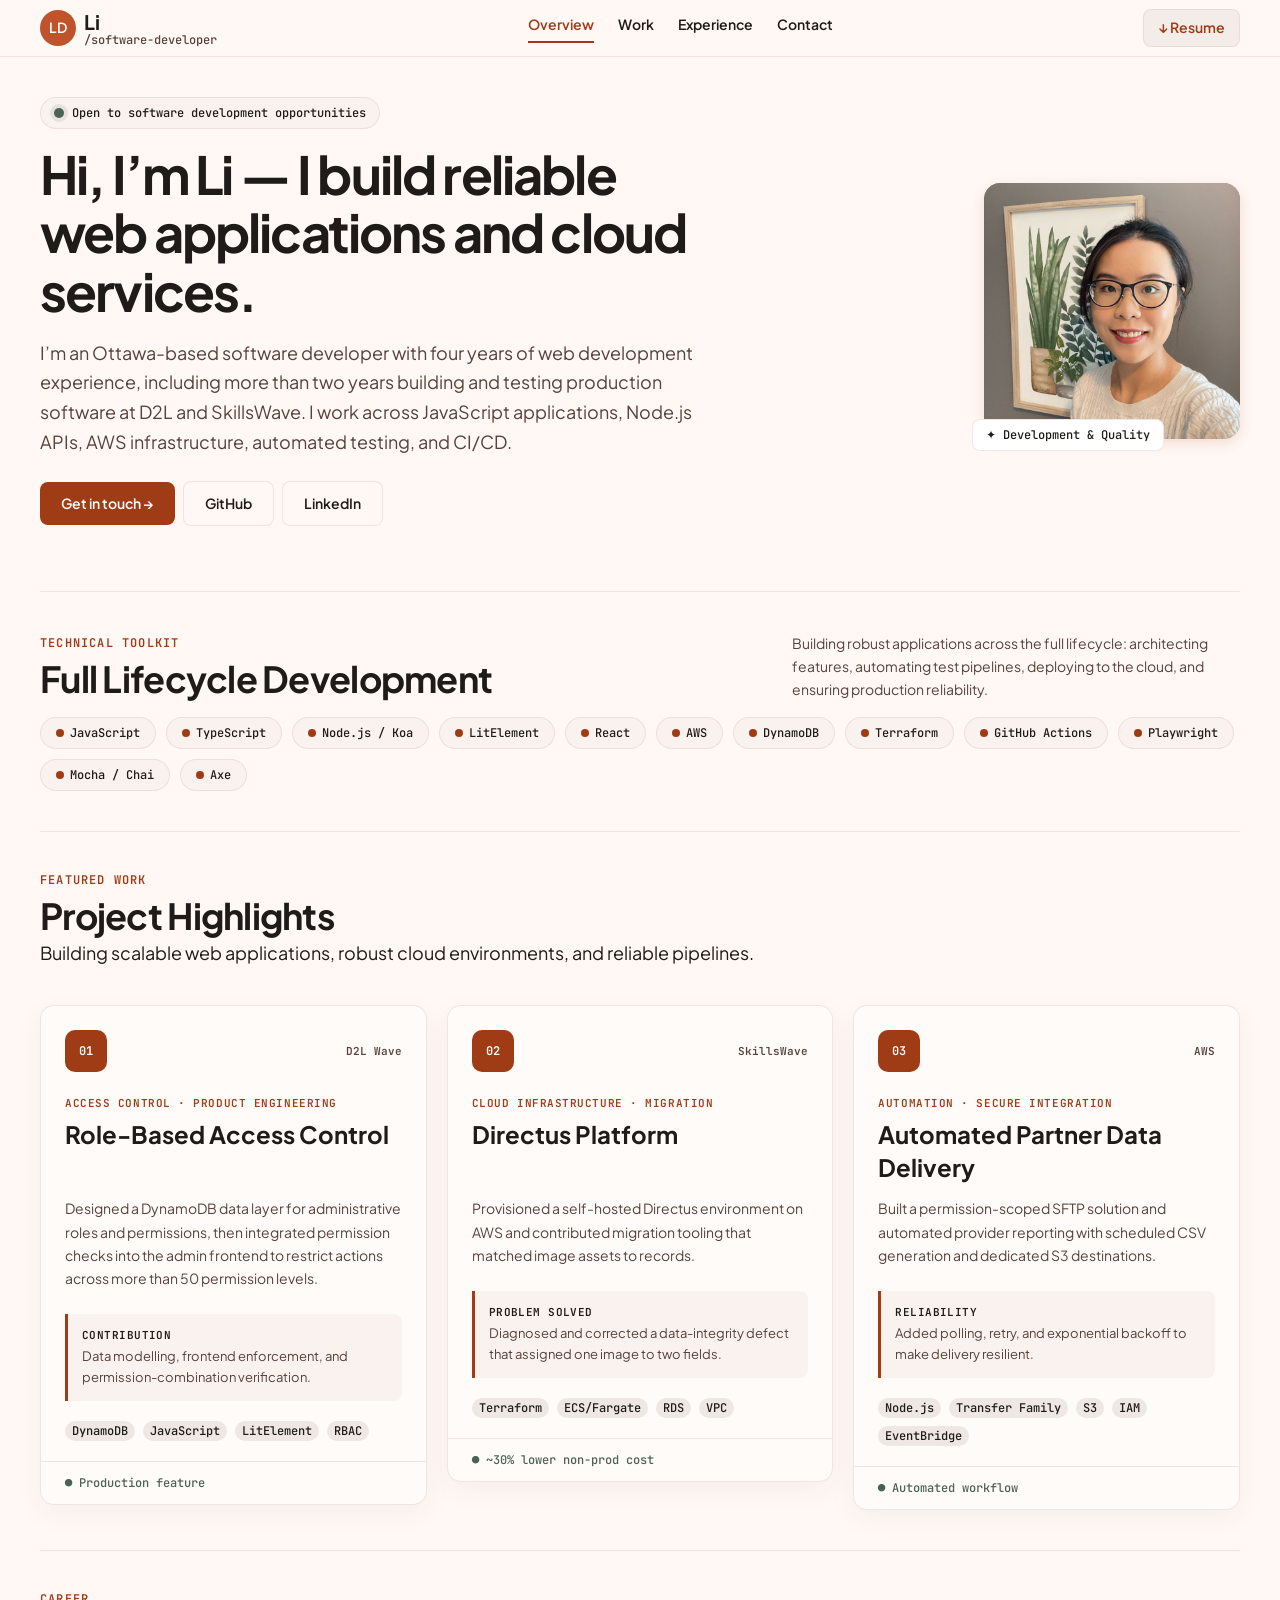
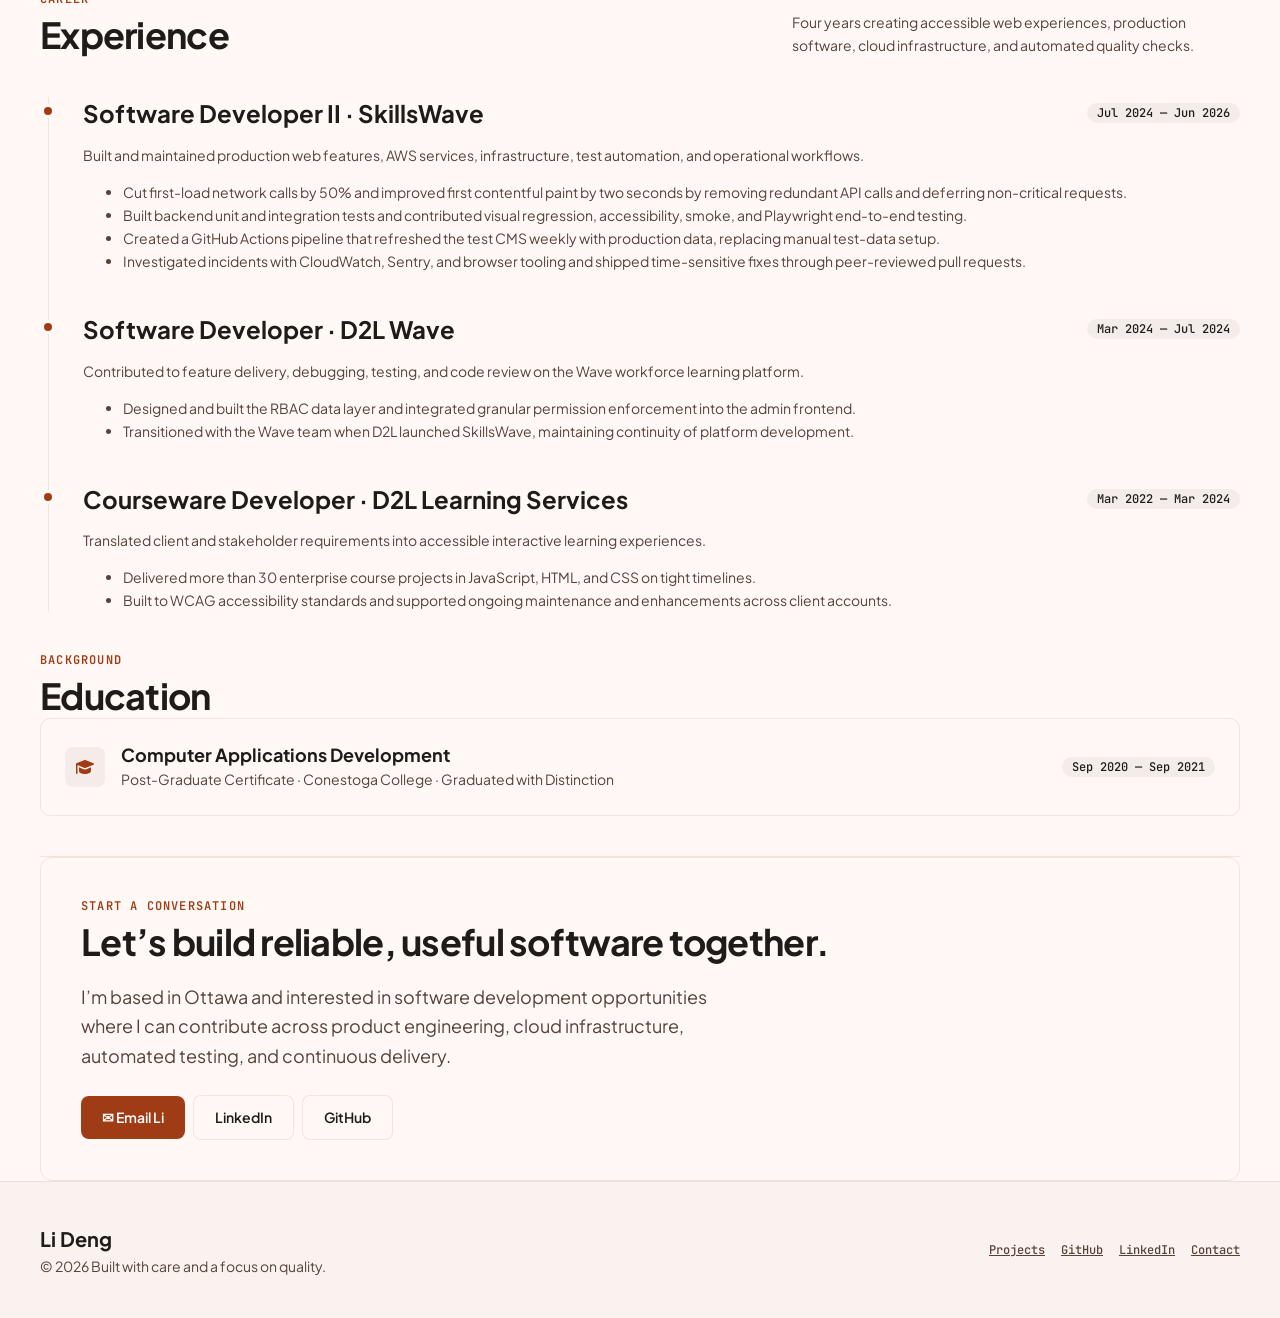
==== index.html @ 8f90eefa "personal website initial setup" ====
<!doctype html>
<html lang="en">

<head>
  <meta charset="utf-8">
  <meta name="viewport" content="width=device-width, initial-scale=1">
  <meta name="description"
    content="Li Deng — Ottawa software developer building reliable web applications, cloud services, and automated quality workflows.">
  <title>Li Deng — Software Developer</title>
  <link rel="preconnect" href="https://fonts.googleapis.com">
  <link rel="preconnect" href="https://fonts.gstatic.com" crossorigin>
  <link
    href="https://fonts.googleapis.com/css2?family=JetBrains+Mono:wght@500;600&family=Plus+Jakarta+Sans:wght@400;600;700&display=swap"
    rel="stylesheet">
  <link rel="stylesheet" href="styles.css">
  <link rel="stylesheet" href="project-cards.css">
</head>

<body>
  <header class="site-header"><a class="brand" href="#overview"><span
        class="avatar-mark">LD</span><span><b>Li</b><small>/software-developer</small></span></a><button class="menu"
      aria-expanded="false" aria-controls="primary-nav">Menu</button>
    <nav id="primary-nav" aria-label="Primary navigation">
      <a class="active" href="#overview">Overview</a><a href="#works">Work</a>
      <a href="#experience">Experience</a>
      <a href="#contact">Contact</a>
    </nav>
    <a class="resume-link" href="assets/resume.pdf" download>↓ Resume</a>
  </header>
  <main>
    <section class="hero section" id="overview">
      <div>
        <p class="availability"><span></span>Open to software development opportunities</p>
        <h1>Hi, I’m Li — I build reliable web applications and cloud services.</h1>
        <p class="lead">I’m an Ottawa-based software developer with four years of web development experience, including
          more than two years building and testing production software at D2L and SkillsWave. I work across JavaScript
          applications, Node.js APIs, AWS infrastructure, automated testing, and CI/CD.</p>
        <div class="actions"><a class="button primary" href="mailto:lideng928@gmail.com">Get in touch →</a><a
            class="button secondary" href="https://github.com/lideng928" target="_blank" rel="noreferrer">GitHub</a><a
            class="button secondary" href="https://linkedin.com/in/lideng928" target="_blank"
            rel="noreferrer">LinkedIn</a></div>
      </div>
      <div class="portrait-wrap">
        <div class="image-placeholder portrait-placeholder">
          <img class="portrait" src="assets/portrait-01.jpg" alt="Li Deng portrait">
        </div>
        <span class="craft">✦ Development &amp; Quality</span>
      </div>
    </section>
    <section class="stack section">
      <div class="section-head">
        <div>
          <p class="eyebrow">Technical toolkit</p>
          <h2>Full Lifecycle Development</h2>
        </div>
        <p>Building robust applications across the full lifecycle: architecting features, automating test pipelines,
          deploying to the cloud, and ensuring production reliability.</p>
      </div>
      <ul class="pills">
        <li>JavaScript</li>
        <li>TypeScript</li>
        <li>Node.js / Koa</li>
        <li>LitElement</li>
        <li>React</li>
        <li>AWS</li>
        <li>DynamoDB</li>
        <li>Terraform</li>
        <li>GitHub Actions</li>
        <li>Playwright</li>
        <li>Mocha / Chai</li>
        <li>Axe</li>
      </ul>
    </section>
    <section class="works section" id="works">
      <p class="eyebrow">Featured work</p>
      <h2>Project Highlights</h2>
      <p class="subhead">Building scalable web applications, robust cloud environments, and reliable pipelines.</p>
      <div class="project-grid">
        <article class="project-card">
          <div class="project-card-top"><span class="project-icon" aria-hidden="true">01</span><span class="company">D2L
              Wave</span></div>
          <p class="project-kicker">Access control · Product engineering</p>
          <h3>Role-Based Access Control</h3>
          <p>Designed a DynamoDB data layer for administrative roles and permissions, then integrated permission checks
            into the admin frontend to restrict actions across more than 50 permission levels.</p>
          <div class="project-impact"><b>Contribution</b><span>Data modelling, frontend enforcement, and
              permission-combination verification.</span></div>
          <div class="tags"><span>DynamoDB</span><span>JavaScript</span><span>LitElement</span><span>RBAC</span></div>
          <footer><span class="status">● Production feature</span></footer>
        </article>
        <article class="project-card">
          <div class="project-card-top"><span class="project-icon" aria-hidden="true">02</span><span
              class="company">SkillsWave</span></div>
          <p class="project-kicker">Cloud infrastructure · Migration</p>
          <h3>Directus Platform</h3>
          <p>Provisioned a self-hosted Directus environment on AWS and contributed migration tooling that matched image
            assets to records.</p>
          <div class="project-impact"><b>Problem solved</b><span>Diagnosed and corrected a data-integrity defect that
              assigned one image to two fields.</span></div>
          <div class="tags"><span>Terraform</span><span>ECS/Fargate</span><span>RDS</span><span>VPC</span></div>
          <footer><span class="status">● ~30% lower non-prod cost</span></footer>
        </article>
        <article class="project-card">
          <div class="project-card-top"><span class="project-icon" aria-hidden="true">03</span><span
              class="company">AWS</span></div>
          <p class="project-kicker">Automation · Secure integration</p>
          <h3>Automated Partner Data Delivery</h3>
          <p>Built a permission-scoped SFTP solution and automated provider reporting with scheduled CSV generation and
            dedicated S3 destinations.</p>
          <div class="project-impact"><b>Reliability</b><span>Added polling, retry, and exponential backoff to make
              delivery resilient.</span></div>
          <div class="tags"><span>Node.js</span><span>Transfer
              Family</span><span>S3</span><span>IAM</span><span>EventBridge</span></div>
          <footer><span class="status">● Automated workflow</span></footer>
        </article>
      </div>
    </section>
    <section class="experience section" id="experience">
      <div class="section-head">
        <div>
          <p class="eyebrow">Career</p>
          <h2>Experience</h2>
        </div>
        <p>Four years creating accessible web experiences, production software, cloud infrastructure, and automated
          quality checks.</p>
      </div>
      <div class="timeline">
        <article><span class="node"></span>
          <div class="role-head">
            <h3>Software Developer II · SkillsWave</h3><time>Jul 2024 — Jun 2026</time>
          </div>
          <p>Built and maintained production web features, AWS services, infrastructure, test automation, and
            operational workflows.</p>
          <ul>
            <li>Cut first-load network calls by 50% and improved first contentful paint by two seconds by removing
              redundant API calls and deferring non-critical requests.</li>
            <li>Built backend unit and integration tests and contributed visual regression, accessibility, smoke, and
              Playwright end-to-end testing.</li>
            <li>Created a GitHub Actions pipeline that refreshed the test CMS weekly with production data, replacing
              manual test-data setup.</li>
            <li>Investigated incidents with CloudWatch, Sentry, and browser tooling and shipped time-sensitive fixes
              through peer-reviewed pull requests.</li>
          </ul>
        </article>
        <article><span class="node"></span>
          <div class="role-head">
            <h3>Software Developer · D2L Wave</h3><time>Mar 2024 — Jul 2024</time>
          </div>
          <p>Contributed to feature delivery, debugging, testing, and code review on the Wave workforce learning
            platform.</p>
          <ul>
            <li>Designed and built the RBAC data layer and integrated granular permission enforcement into the admin
              frontend.</li>
            <li>Transitioned with the Wave team when D2L launched SkillsWave, maintaining continuity of platform
              development.</li>
          </ul>
        </article>
        <article><span class="node"></span>
          <div class="role-head">
            <h3>Courseware Developer · D2L Learning Services</h3><time>Mar 2022 — Mar 2024</time>
          </div>
          <p>Translated client and stakeholder requirements into accessible interactive learning experiences.</p>
          <ul>
            <li>Delivered more than 30 enterprise course projects in JavaScript, HTML, and CSS on tight timelines.</li>
            <li>Built to WCAG accessibility standards and supported ongoing maintenance and enhancements across client
              accounts.</li>
          </ul>
        </article>
      </div>
      <div class="section-head">
        <div>
          <p class="eyebrow">Background</p>
          <h2>Education</h2>
        </div>
      </div>
      <aside class="education"><span class="edu-icon"><img src="assets/graduation-cap-solid-full.svg" alt=""
            width="20"></span>
        <div>
          <h3>Computer Applications Development</h3>
          <p>Post-Graduate Certificate · Conestoga College · Graduated with Distinction</p>
        </div><span class="cert">Sep 2020 — Sep 2021</span>
      </aside>
    </section>
    <!-- <section class="testimonial section">
      <figure>
        <p class="eyebrow">How I work</p>
        <blockquote>“I combine hands-on development with strong testing habits—building maintainable features, reviewing
          code carefully, automating repeatable workflows, and investigating production issues through to resolution.”
        </blockquote>
        <figcaption><span>LD</span>
          <div><b>Developer with a quality mindset</b><small>Full SDLC · Cross-functional collaboration · Technical
              documentation</small></div>
        </figcaption>
      </figure>
    </section> -->
    <section class="contact section" id="contact">
      <div>
        <p class="eyebrow">Start a conversation</p>
        <h2>Let’s build reliable, useful software together.</h2>
        <p class="lead">I’m based in Ottawa and interested in software development opportunities where I can contribute
          across product engineering, cloud infrastructure, automated testing, and continuous delivery.</p>
        <div class="actions"><a class="button primary" href="mailto:lideng928@gmail.com">✉ Email Li</a><a
            class="button secondary" href="https://linkedin.com/in/lideng928" target="_blank"
            rel="noreferrer">LinkedIn</a><a class="button secondary" href="https://github.com/lideng928" target="_blank"
            rel="noreferrer">GitHub</a></div>
      </div>
    </section>
  </main>
  <footer class="site-footer">
    <div><b>Li Deng</b>
      <p>© <span id="year">2026</span> Built with care and a focus on quality.</p>
    </div>
    <nav><a href="#works">Projects</a><a href="https://github.com/lideng928">GitHub</a><a
        href="https://linkedin.com/in/lideng928">LinkedIn</a><a href="#contact">Contact</a></nav>
  </footer>
  <script src="script.js"></script>
</body>

</html>
---- styles.css ----
:root {
  --paper: #fff8f5;
  --paper2: #faf2ee;
  --ink: #1e1b19;
  --muted: #57423b;
  --line: rgba(222, 192, 183, 0.38);
  --rust: #9f3c16;
  --rust2: #bf542c;
  --green: #4a6155;
  --mono: 'JetBrains Mono', monospace;
  --sans: 'Plus Jakarta Sans', sans-serif;
}

:root {
  --paper: #fff8f5;
  --paper-secondary: #faf2ee;
  --ink: #1e1b19;
  --muted: #57423b;
  --rust: #9f3c16;
  --green: #4a6155;
  --line: rgba(222, 192, 183, 0.38);
  --mono: 'JetBrains Mono', monospace;
  --sans: 'Plus Jakarta Sans', sans-serif;
}

.projects {
  max-width: 1200px;
  margin: 0 auto;
  padding: 40px 40px;
  font-family: var(--sans);
  color: var(--ink);
  background: var(--paper);
}

.section-label {
  margin: 0 0 6px;
  color: var(--rust);
  font: 600 12px var(--mono);
  letter-spacing: 0.1em;
  text-transform: uppercase;
}

.projects h2 {
  margin: 0;
  font-size: 36px;
  line-height: 1.2;
  letter-spacing: -0.02em;
}

.section-description {
  margin: 8px 0 0;
  color: var(--muted);
  font-size: 18px;
}

.project-grid {
  display: grid;
  place-items: center;
  grid-template-columns: repeat(3, minmax(0, 1fr));
  gap: 20px;
  margin-top: 38px;
}

.project-card {
  display: flex;
  flex-direction: column;
  min-height: 460px;
  padding: 24px;
  overflow: hidden;
  border: 1px solid var(--line);
  border-radius: 14px;
  background: rgba(255, 255, 255, 0.42);
  box-shadow: 0 8px 28px rgba(87, 66, 59, 0.05);
  transition:
    transform 0.2s ease,
    box-shadow 0.2s ease,
    border-color 0.2s ease;
}

.project-card:hover {
  transform: translateY(-4px);
  border-color: rgba(159, 60, 22, 0.3);
  box-shadow: 0 14px 34px rgba(87, 66, 59, 0.1);
}

.project-card-top {
  display: flex;
  align-items: center;
  justify-content: space-between;
  margin-bottom: 24px;
}

.project-number {
  display: grid;
  width: 42px;
  height: 42px;
  place-items: center;
  border-radius: 10px;
  background: var(--rust);
  color: white;
  font: 600 12px var(--mono);
}

.project-company {
  color: var(--muted);
  font: 600 11px var(--mono);
}

.project-category {
  margin: 0 0 8px;
  color: var(--rust);
  font: 600 11px var(--mono);
  letter-spacing: 0.05em;
  text-transform: uppercase;
}

.project-card h3 {
  min-height: 65px;
  margin: 0;
  font-size: 24px;
  line-height: 1.35;
}

.project-description {
  color: var(--muted);
  line-height: 1.65;
}

.project-impact {
  display: flex;
  flex-direction: column;
  gap: 4px;
  margin: 10px 0 20px;
  padding: 14px;
  border-left: 3px solid var(--rust);
  border-radius: 0 8px 8px 0;
  background: var(--paper-secondary);
  color: var(--muted);
  font-size: 13px;
  line-height: 1.6;
}

.project-impact strong {
  color: var(--ink);
  font: 600 11px var(--mono);
  letter-spacing: 0.04em;
  text-transform: uppercase;
}

.project-tags {
  display: flex;
  flex-wrap: wrap;
  gap: 8px;
  margin-top: auto;
}

.project-tags span {
  padding: 2px 7px;
  border-radius: 999px;
  background: #eee7e3;
  font: 500 12px var(--mono);
}

.project-footer {
  display: flex;
  align-items: center;
  margin: 20px -24px -24px;
  padding: 13px 24px;
  border-top: 1px solid var(--line);
}

.project-status {
  color: var(--green);
  font: 500 12px var(--mono);
}

/* Tablet */
@media (max-width: 980px) {
  .project-grid {
    grid-template-columns: repeat(2, minmax(0, 1fr));
  }

  .project-card:last-child {
    grid-column: 1 / -1;
    min-height: 400px;
  }
}

/* Mobile */
@media (max-width: 680px) {
  .projects {
    padding: 48px 20px;
  }

  .project-grid {
    grid-template-columns: 1fr;
  }

  .project-card,
  .project-card:last-child {
    grid-column: auto;
    min-height: 0;
  }

  .project-card h3 {
    min-height: 0;
  }
}

@media (prefers-reduced-motion: reduce) {
  .project-card {
    transition: none;
  }

  .project-card:hover {
    transform: none;
  }
}

* {
  box-sizing: border-box;
}
html {
  scroll-behavior: smooth;
}
body {
  margin: 0;
  background: var(--paper);
  color: var(--ink);
  font: 14px/1.65 var(--sans);
}
a {
  color: inherit;
}
.site-header,
.site-footer,
main {
  max-width: 1280px;
  margin: auto;
}
.site-header {
  height: 57px;
  padding: 8px 40px;
  display: flex;
  align-items: center;
  justify-content: space-between;
  position: sticky;
  top: 0;
  z-index: 10;
  background: rgba(255, 248, 245, 0.88);
  backdrop-filter: blur(8px);
  border-bottom: 1px solid var(--line);
}
.brand {
  display: flex;
  gap: 8px;
  align-items: center;
  text-decoration: none;
}
.brand > span:last-child {
  display: flex;
  flex-direction: column;
}
.brand b {
  font-size: 20px;
  line-height: 24px;
}
.brand small {
  font: 500 12px/12px var(--mono);
  color: var(--muted);
}
.avatar-mark {
  width: 36px;
  height: 36px;
  border-radius: 50%;
  background: var(--rust2);
  color: #fff;
  display: grid;
  place-items: center;
  font-weight: 600;
}
.site-header nav {
  display: flex;
  gap: 24px;
}
.site-header nav a {
  text-decoration: none;
  font-weight: 600;
  padding-bottom: 4px;
}
.site-header nav a.active {
  color: var(--rust);
  border-bottom: 2px solid;
}
.resume-link,
.menu {
  padding: 6px 14px;
  border-radius: 8px;
  border: 1px solid var(--line);
  background: rgba(238, 231, 227, 0.7);
  color: var(--rust);
  font-weight: 600;
  text-decoration: none;
}
.menu {
  display: none;
}
.section {
  margin: 0 40px;
  border-bottom: 1px solid var(--line);
}
.hero {
  padding: 40px 0 65px;
  display: grid;
  align-items: center;
  grid-template-columns: 1.4fr 1fr;
  gap: 40px;
  min-height: 520px;
}
.availability,
.pills li {
  font: 500 12px var(--mono);
  border: 1px solid var(--line);
  background: var(--paper2);
  border-radius: 999px;
}
.availability {
  display: inline-flex;
  align-items: center;
  gap: 8px;
  padding: 7px 13px;
  margin: 0;
}
.availability span {
  width: 10px;
  height: 10px;
  border-radius: 50%;
  background: var(--green);
  box-shadow: 0 0 0 4px rgba(74, 97, 85, 0.12);
}
h1 {
  font-size: clamp(42px, 4.1vw, 58px);
  line-height: 1.11;
  letter-spacing: -0.035em;
  margin: 16px 0;
}
h2 {
  font-size: 36px;
  line-height: 1.22;
  letter-spacing: -0.02em;
  margin: 0;
}
h3 {
  margin: 0;
  font-size: 24px;
  line-height: 1.35;
}
.lead {
  font-size: 18px;
  line-height: 1.65;
  color: var(--muted);
  max-width: 680px;
}
.actions {
  display: flex;
  gap: 8px;
  align-items: center;
  flex-wrap: wrap;
  margin-top: 24px;
}
.button {
  display: inline-flex;
  align-items: center;
  gap: 8px;
  padding: 10px 21px;
  border-radius: 8px;
  text-decoration: none;
  font-weight: 600;
}
.primary {
  background: var(--rust);
  color: #fff;
}
.secondary {
  border: 1px solid var(--line);
  background: var(--paper);
}
.count,
.tags span {
  font: 500 12px var(--mono);
  background: #eee7e3;
  border-radius: 999px;
  padding: 2px 7px;
}
.portrait-wrap {
  justify-self: end;
  position: relative;
  width: 256px;
  height: 256px;
}
.image-placeholder {
  display: flex;
  flex-direction: column;
  align-items: center;
  justify-content: center;
  color: #7a5f55;
  background: repeating-linear-gradient(
    135deg,
    #f4ece9,
    #f4ece9 10px,
    #faf2ee 10px,
    #faf2ee 20px
  );
  border: 1px dashed #c59c8d;
  text-align: center;
  font: 600 13px var(--mono);
}
.image-placeholder small {
  font-weight: 500;
  opacity: 0.7;
}
.portrait-placeholder {
  width: 256px;
  height: 256px;
  border-radius: 16px;
  box-shadow: 0 4px 14px rgba(159, 60, 22, 0.15);
}

.portrait {
  width: 256px;
  height: 256px;
  object-fit: cover;
  object-position: 42% 42%;
  border-radius: 16px;
}

.craft {
  position: absolute;
  left: -12px;
  bottom: -12px;
  padding: 7px 13px;
  border: 1px solid var(--line);
  border-radius: 8px;
  background: #fff;
  font: 500 12px var(--mono);
}
.stack {
  padding: 40px 0;
}
.section-head {
  display: flex;
  justify-content: space-between;
  gap: 60px;
  align-items: end;
}
.section-head > p {
  max-width: 448px;
  color: var(--muted);
  margin: 0;
}
.eyebrow {
  margin: 0 0 6px;
  color: var(--rust);
  font: 600 12px var(--mono);
  letter-spacing: 0.1em;
  text-transform: uppercase;
}
.pills {
  display: flex;
  gap: 10px;
  flex-wrap: wrap;
  padding: 0;
  margin: 16px 0 0;
  list-style: none;
}
.pills li {
  padding: 7px 15px;
}
.pills li:before {
  content: '';
  display: inline-block;
  width: 8px;
  height: 8px;
  background: var(--rust);
  border-radius: 50%;
  margin-right: 6px;
}
.works {
  padding: 40px 0;
}
.subhead {
  font-size: 18px;
  margin-top: 0;
}
.project-grid {
  display: grid;
  grid-template-columns: 2fr 1fr;
  align-items: start;
  gap: 24px;
  margin-top: 38px;
}
.project {
  border: 1px solid var(--line);
  border-radius: 10px;
  overflow: hidden;
  background: rgba(255, 255, 255, 0.3);
}
.project-copy {
  padding: 24px;
}
.project-meta,
.role-head {
  display: flex;
  justify-content: space-between;
  gap: 12px;
  align-items: center;
}
.project-meta {
  color: var(--rust);
  font: 600 11px var(--mono);
  text-transform: uppercase;
}
.project p {
  color: var(--muted);
}
.project-image {
  margin: 0 24px;
  width: calc(100% - 48px);
  height: 224px;
}
.project-image.small {
  height: 162px;
}
.tags {
  display: flex;
  gap: 8px;
  flex-wrap: wrap;
}
.project footer {
  min-height: 45px;
  border-top: 1px solid var(--line);
  display: flex;
  gap: 18px;
  align-items: center;
  padding: 10px 24px;
}
.project footer a,
.text-link {
  color: var(--rust);
  font-weight: 600;
  text-decoration: none;
}
.status {
  margin-left: auto;
  font: 500 12px var(--mono);
  color: var(--green);
}
.querycraft {
  grid-column: 1/-1;
  display: grid;
  place-items: center;
  grid-template-columns: 1.15fr 0.85fr;
}
.querycraft pre {
  margin: 0;
  background: #2f2b29;
  color: #f6efec;
  padding: 38px;
  font: 500 13px/1.65 var(--mono);
  display: flex;
  align-items: center;
}
.querycraft code span {
  color: #fcba5f;
}
.experience {
  padding: 40px 0;
}
.timeline {
  border-left: 1px solid var(--line);
  margin: 40px 0 40px 8px;
  padding-left: 34px;
}
.timeline article {
  position: relative;
  margin-bottom: 40px;
}
.node {
  position: absolute;
  width: 14px;
  height: 14px;
  left: -42px;
  top: 7px;
  border-radius: 50%;
  background: var(--rust);
  border: 3px solid var(--paper);
}
.role-head time,
.cert {
  font: 500 12px var(--mono);
  padding: 2px 10px;
  background: #f4ece9;
  border-radius: 999px;
}
.timeline p,
.timeline li {
  color: var(--muted);
}
.education {
  display: flex;
  align-items: center;
  gap: 16px;
  border: 1px solid var(--line);
  border-radius: 10px;
  padding: 24px;
}
.education h3 {
  font-size: 18px;
}
.education p {
  margin: 0;
  color: var(--muted);
}
.edu-icon {
  width: 40px;
  height: 40px;
  display: grid;
  place-items: center;
  border-radius: 8px;
  background: #f4ece9;
  color: var(--rust);
}
.cert {
  margin-left: auto;
}
.testimonial {
  padding: 40px 0;
  display: grid;
  justify-content: center;
}
.testimonial figure {
  margin: 0;
  padding: 40px;
  border: 5px solid var(--line);
  border-radius: 12px;
  background: var(--paper2);
}
.stars {
  color: #b76718;
  letter-spacing: 4px;
}
.testimonial blockquote {
  margin: 16px 0;
  font-size: 24px;
  font-style: italic;
  line-height: 1.62;
  max-width: 820px;
}
.testimonial figcaption {
  display: flex;
  gap: 10px;
  align-items: center;
}
.testimonial figcaption > span {
  width: 44px;
  height: 44px;
  border-radius: 50%;
  display: grid;
  place-items: center;
  background: #e4d1ca;
  font-weight: 700;
}
.testimonial figcaption div {
  display: flex;
  flex-direction: column;
}
.testimonial figcaption small {
  color: var(--muted);
}
.contact {
  /* margin-top: 40px; */
  /* margin-bottom: 40px; */
  padding: 40px;
  /* display: grid;
  grid-template-columns: 2fr 1fr;
  gap: 40px; */
  border: 1px solid var(--line);
  border-radius: 12px;
}
.colophon {
  align-self: center;
  border: 1px solid var(--line);
  border-radius: 12px;
  padding: 16px;
  font: 500 12px var(--mono);
}
.colophon header {
  display: flex;
  justify-content: space-between;
  border-bottom: 1px solid var(--line);
  padding-bottom: 8px;
}
.colophon header span {
  color: var(--green);
}
/* .blob-container {
  position: relative;
  width: 300px;
  height: 300px;
}

.blob {
  position: absolute;
  opacity: 0.85;
  filter: blur(3px); /* Optional: Softens edges for a subtle background glow 
  transition: all 0.5s ease;
}

.blob-primary {
  width: 200px;
  height: 200px;
  background-color: #9f3c16;
  top: 40px;
  left: 0;
  border-radius: 42% 58% 70% 30% / 45% 45% 55% 55%;
}

.blob-secondary {
  width: 150px;
  height: 150px;
  background-color: #bf542c;
  bottom: 10px;
  right: 10px;
  border-radius: 70% 30% 52% 48% / 60% 40% 60% 40%;
} */

.site-footer {
  padding: 40px;
  background: var(--paper2);
  border-top: 1px solid var(--line);
  display: flex;
  align-items: center;
  justify-content: space-between;
}
.site-footer b {
  font-size: 20px;
}
.site-footer p {
  margin: 0;
  color: var(--muted);
}
.site-footer nav {
  display: flex;
  gap: 16px;
}
.site-footer a {
  font: 500 12px var(--mono);
  color: var(--muted);
}
@media (max-width: 820px) {
  .site-header {
    padding: 8px 20px;
  }
  .site-header nav {
    display: none;
    position: absolute;
    top: 57px;
    left: 0;
    right: 0;
    padding: 20px;
    background: var(--paper);
    border-bottom: 1px solid var(--line);
    flex-direction: column;
  }
  .site-header nav.open {
    display: flex;
  }
  .menu {
    display: block;
  }
  .resume-link {
    display: none;
  }
  .section {
    margin: 0 20px;
  }
  .hero {
    grid-template-columns: 1fr;
    padding-top: 40px;
  }
  .portrait-wrap {
    justify-self: start;
  }
  .section-head {
    align-items: start;
    flex-direction: column;
    gap: 12px;
  }
  .project-grid {
    grid-template-columns: 1fr;
  }
  .querycraft {
    grid-column: auto;
    grid-template-columns: 1fr;
  }
  .contact {
    margin: 40px 20px;
    padding: 30px;
    grid-template-columns: 1fr;
  }
  .site-footer {
    align-items: flex-start;
    gap: 24px;
    flex-direction: column;
  }
  .role-head {
    align-items: flex-start;
    flex-direction: column;
  }
  .cert {
    margin: 12px 0 0;
  }
  .education {
    align-items: flex-start;
    flex-wrap: wrap;
  }
}
@media (max-width: 520px) {
  h1 {
    font-size: 38px;
  }
  .portrait-wrap,
  .portrait-placeholder {
    width: 220px;
    height: 220px;
  }
  .testimonial figure {
    padding: 24px;
  }
  .testimonial blockquote {
    font-size: 19px;
  }
  .project footer {
    flex-wrap: wrap;
  }
  .status {
    margin-left: 0;
  }
  .site-footer nav {
    flex-wrap: wrap;
  }
}
@media (prefers-reduced-motion: reduce) {
  html {
    scroll-behavior: auto;
  }
}
---- project-cards.css ----
/* Text-first project highlights: no work-product images required. */
.project-grid {
  grid-template-columns: repeat(3, minmax(0, 1fr));
  gap: 20px;
}

.project-card {
  display: flex;
  flex-direction: column;
  min-height: 460px;
  padding: 24px;
  border: 1px solid var(--line);
  border-radius: 14px;
  background: rgba(255, 255, 255, 0.42);
  box-shadow: 0 8px 28px rgba(87, 66, 59, 0.05);
  transition: transform 0.2s ease, box-shadow 0.2s ease, border-color 0.2s ease;
}

.project-card:hover {
  transform: translateY(-4px);
  border-color: rgba(159, 60, 22, 0.3);
  box-shadow: 0 14px 34px rgba(87, 66, 59, 0.1);
}

.project-card-top {
  display: flex;
  justify-content: space-between;
  align-items: center;
  margin-bottom: 24px;
}

.project-icon {
  width: 42px;
  height: 42px;
  display: grid;
  place-items: center;
  border-radius: 10px;
  background: var(--rust);
  color: #fff;
  font: 600 12px var(--mono);
}

.company {
  color: var(--muted);
  font: 600 11px var(--mono);
}

.project-kicker {
  margin: 0 0 8px;
  color: var(--rust) !important;
  font: 600 11px var(--mono);
  letter-spacing: 0.05em;
  text-transform: uppercase;
}

.project-card h3 { min-height: 65px; }
.project-card > p { color: var(--muted); }

.project-impact {
  display: flex;
  flex-direction: column;
  gap: 4px;
  margin: 10px 0 20px;
  padding: 14px;
  border-left: 3px solid var(--rust);
  border-radius: 0 8px 8px 0;
  background: var(--paper2);
  color: var(--muted);
  font-size: 13px;
}

.project-impact b {
  color: var(--ink);
  font: 600 11px var(--mono);
  letter-spacing: 0.04em;
  text-transform: uppercase;
}

.project-card .tags { margin-top: auto; }

.project-card footer {
  margin: 20px -24px -24px;
  padding: 13px 24px;
  border-top: 1px solid var(--line);
  display: flex;
  align-items: center;
}

.project-card .status { margin-left: 0; }

@media (max-width: 980px) {
  .project-grid { grid-template-columns: 1fr 1fr; }
  .project-card:last-child { grid-column: 1 / -1; min-height: 400px; }
}

@media (max-width: 680px) {
  .project-grid { grid-template-columns: 1fr; }
  .project-card,
  .project-card:last-child { grid-column: auto; min-height: 0; }
  .project-card h3 { min-height: 0; }
}

@media (prefers-reduced-motion: reduce) {
  .project-card { transition: none; }
  .project-card:hover { transform: none; }
}
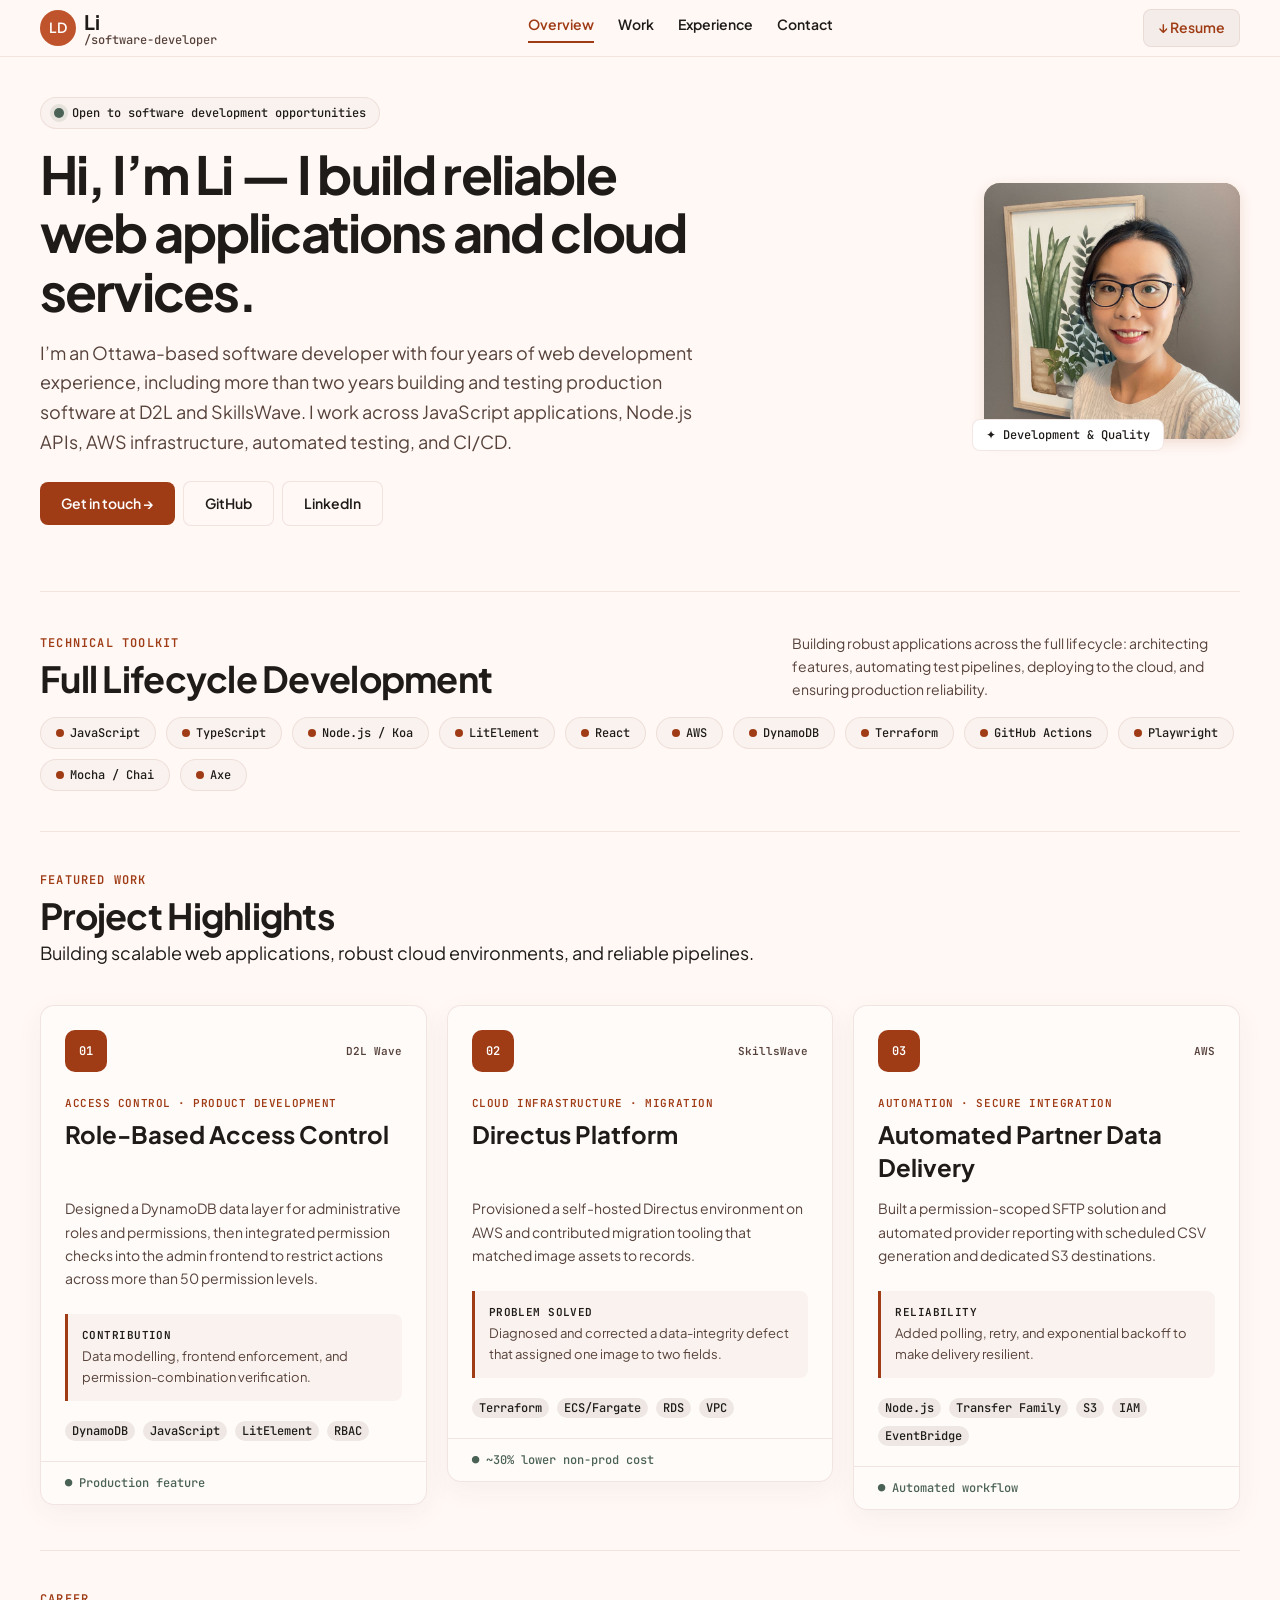
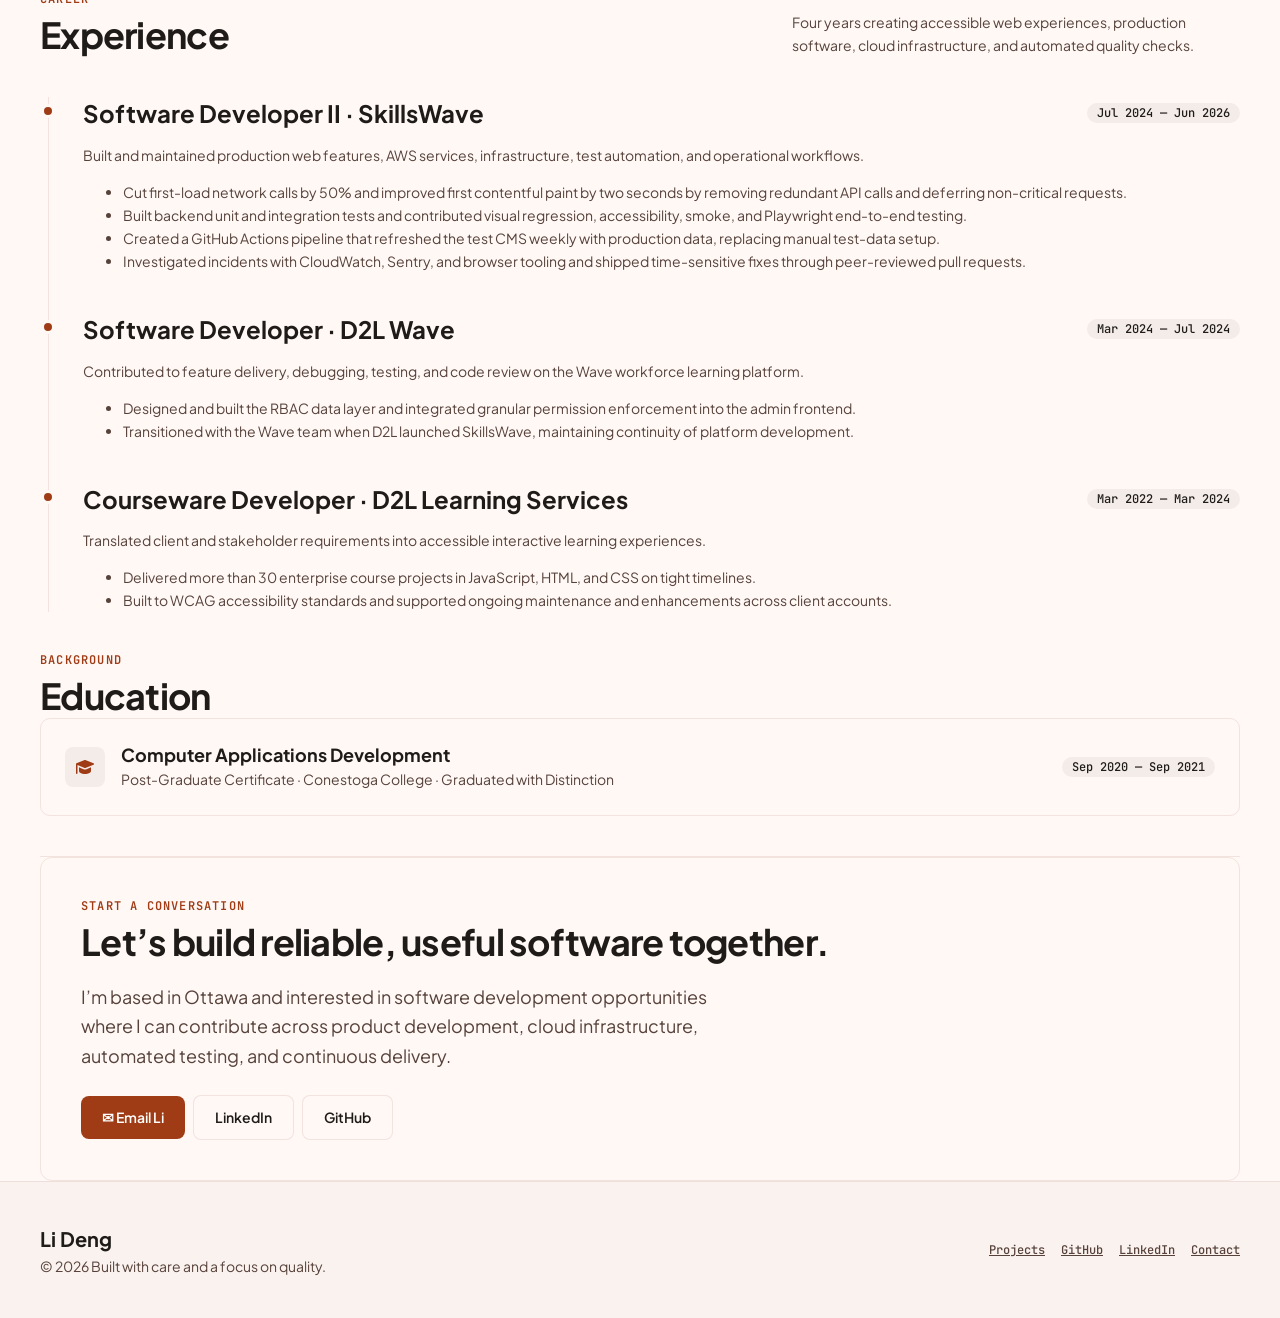
==== commit 2bcc7694: "improve wording" ====
--- a/index.html
+++ b/index.html
@@ -79,7 +79,7 @@
         <article class="project-card">
           <div class="project-card-top"><span class="project-icon" aria-hidden="true">01</span><span class="company">D2L
               Wave</span></div>
-          <p class="project-kicker">Access control · Product engineering</p>
+          <p class="project-kicker">Access control · Product development</p>
           <h3>Role-Based Access Control</h3>
           <p>Designed a DynamoDB data layer for administrative roles and permissions, then integrated permission checks
             into the admin frontend to restrict actions across more than 50 permission levels.</p>
@@ -198,7 +198,7 @@
         <p class="eyebrow">Start a conversation</p>
         <h2>Let’s build reliable, useful software together.</h2>
         <p class="lead">I’m based in Ottawa and interested in software development opportunities where I can contribute
-          across product engineering, cloud infrastructure, automated testing, and continuous delivery.</p>
+          across product development, cloud infrastructure, automated testing, and continuous delivery.</p>
         <div class="actions"><a class="button primary" href="mailto:lideng928@gmail.com">✉ Email Li</a><a
             class="button secondary" href="https://linkedin.com/in/lideng928" target="_blank"
             rel="noreferrer">LinkedIn</a><a class="button secondary" href="https://github.com/lideng928" target="_blank"
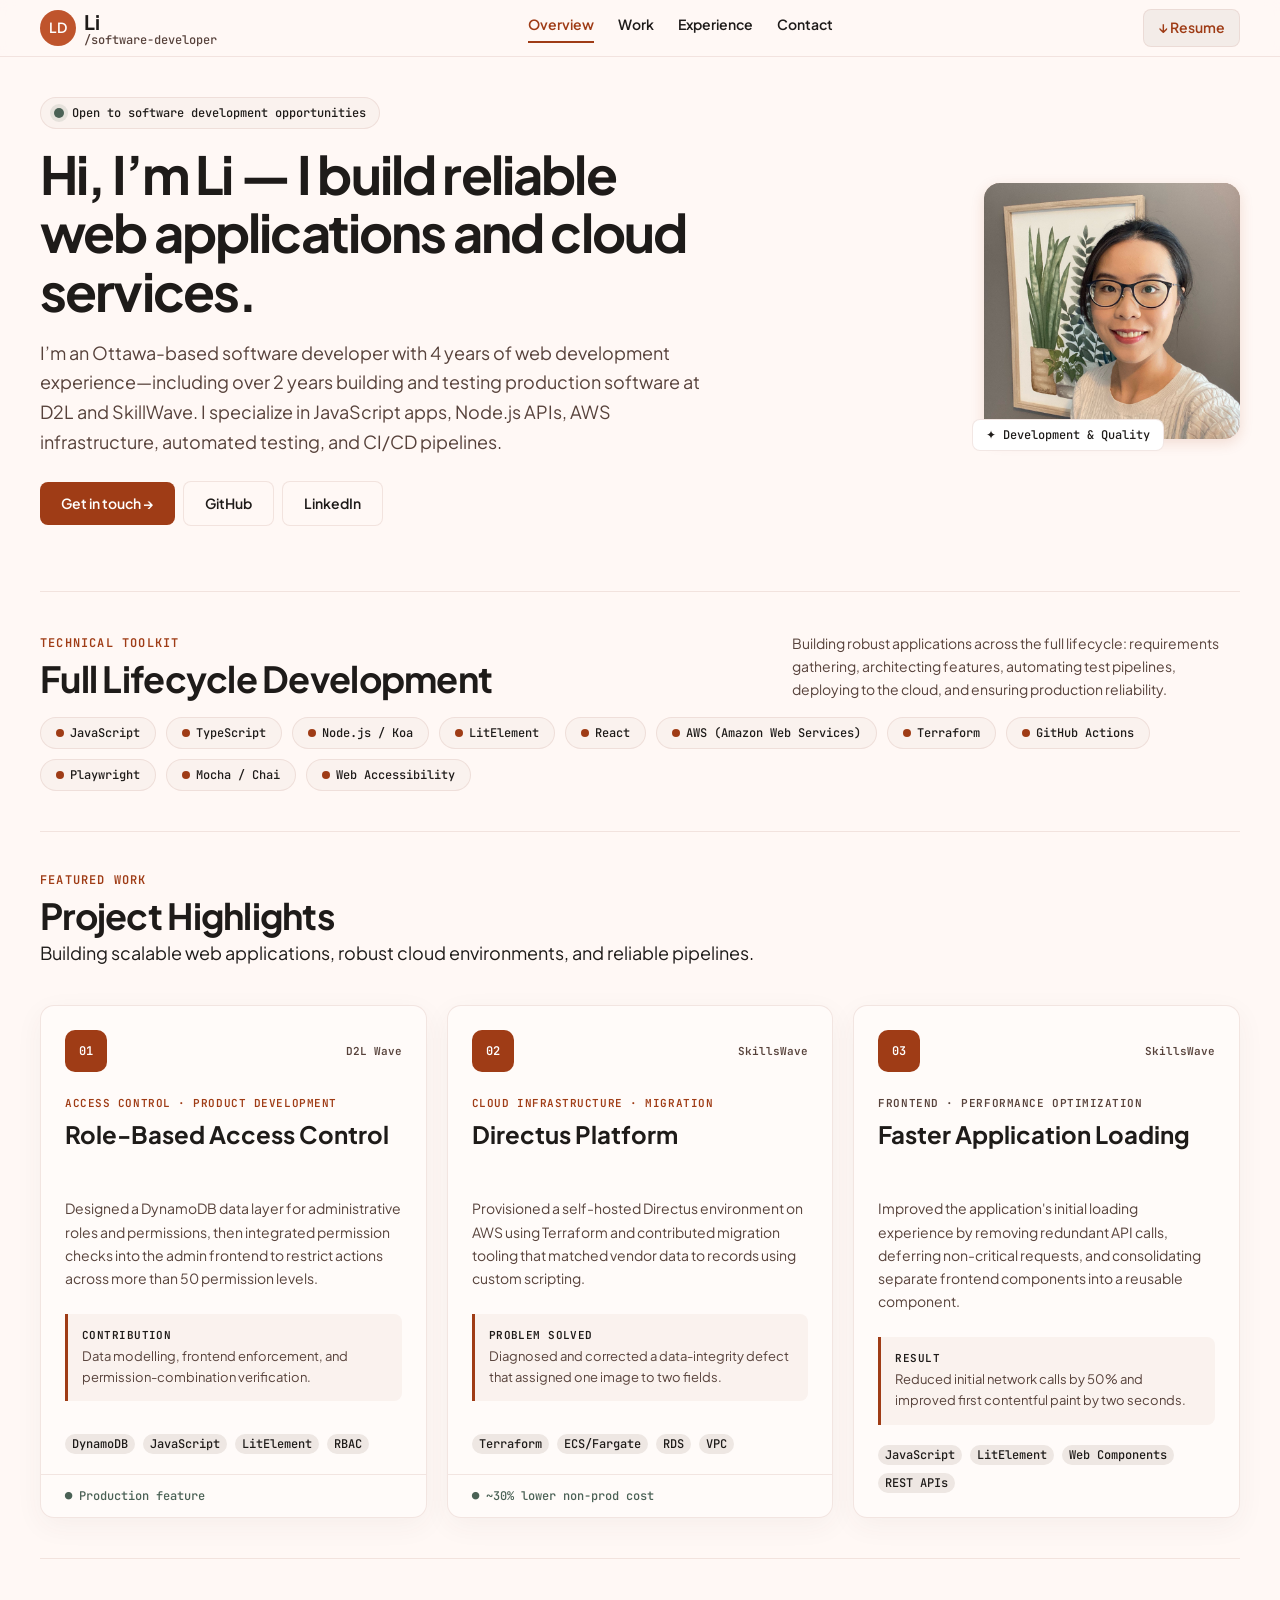
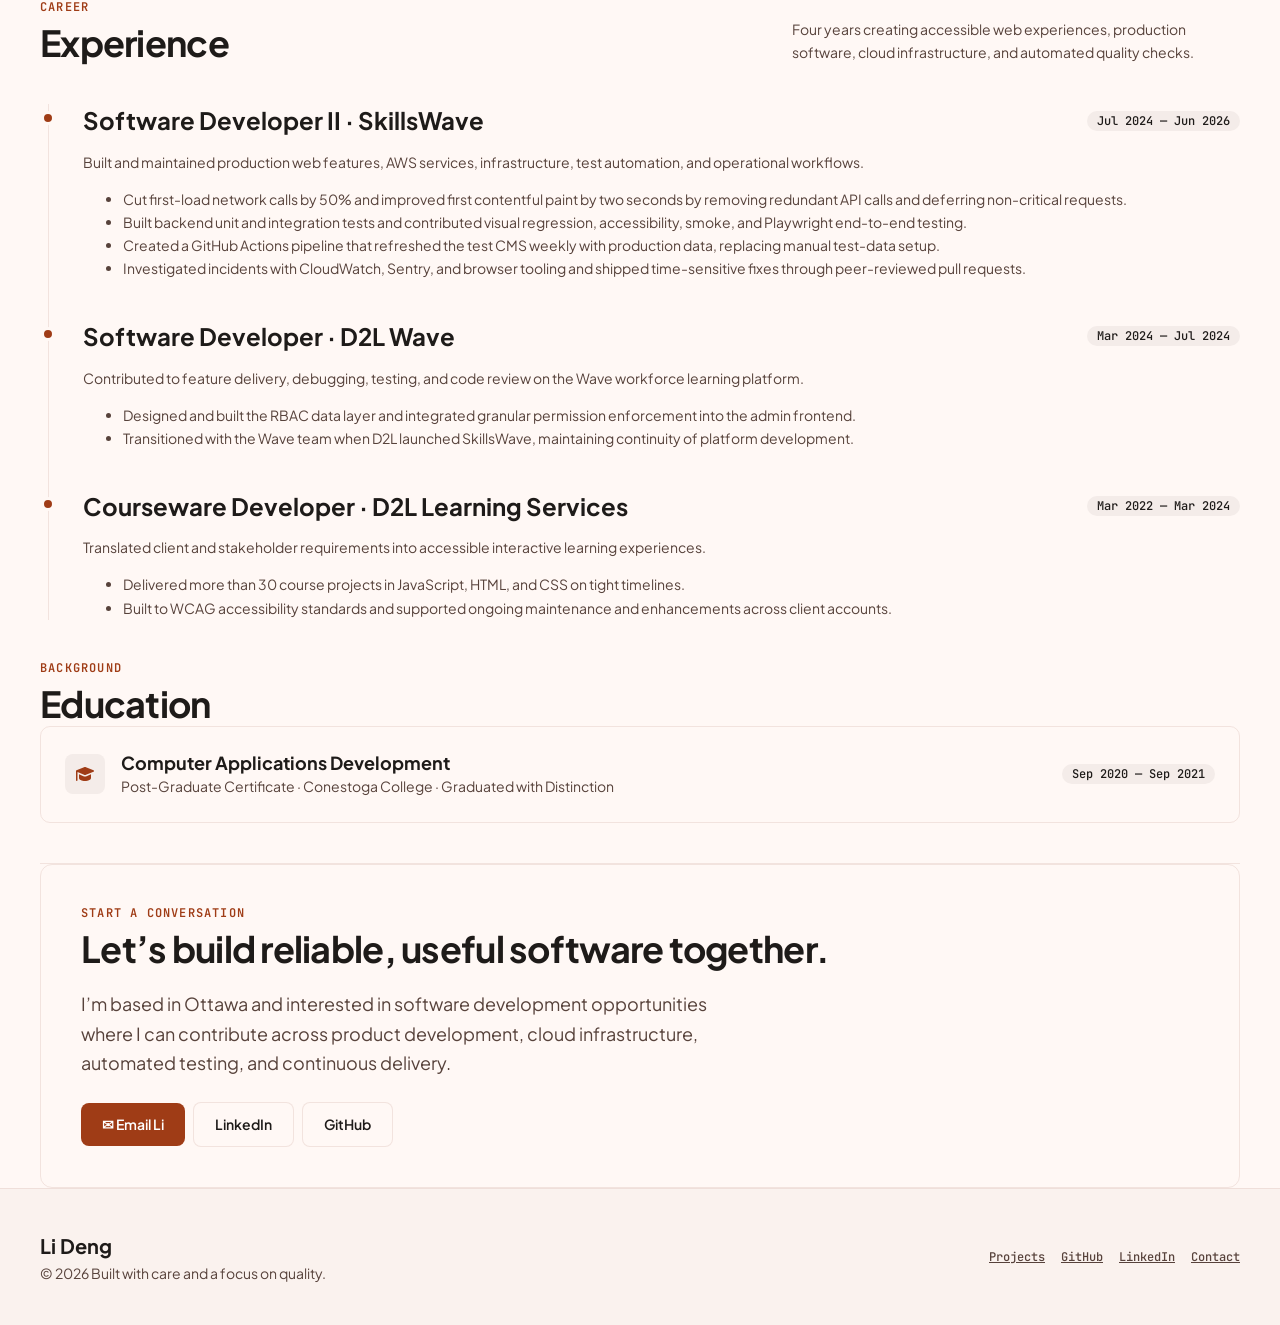
==== commit 32a0ab2b: "add favicon and improve copy" ====
--- a/index.html
+++ b/index.html
@@ -14,6 +14,7 @@
     rel="stylesheet">
   <link rel="stylesheet" href="styles.css">
   <link rel="stylesheet" href="project-cards.css">
+  <link rel="icon" href="favicon.svg" type="image/svg+xml">
 </head>
 
 <body>
@@ -32,9 +33,9 @@
       <div>
         <p class="availability"><span></span>Open to software development opportunities</p>
         <h1>Hi, I’m Li — I build reliable web applications and cloud services.</h1>
-        <p class="lead">I’m an Ottawa-based software developer with four years of web development experience, including
-          more than two years building and testing production software at D2L and SkillsWave. I work across JavaScript
-          applications, Node.js APIs, AWS infrastructure, automated testing, and CI/CD.</p>
+        <p class="lead">I’m an Ottawa-based software developer with 4 years of web development experience—including over
+          2 years building and testing production software at D2L and SkillWave. I specialize in JavaScript apps,
+          Node.js APIs, AWS infrastructure, automated testing, and CI/CD pipelines.</p>
         <div class="actions"><a class="button primary" href="mailto:lideng928@gmail.com">Get in touch →</a><a
             class="button secondary" href="https://github.com/lideng928" target="_blank" rel="noreferrer">GitHub</a><a
             class="button secondary" href="https://linkedin.com/in/lideng928" target="_blank"
@@ -53,8 +54,7 @@
           <p class="eyebrow">Technical toolkit</p>
           <h2>Full Lifecycle Development</h2>
         </div>
-        <p>Building robust applications across the full lifecycle: architecting features, automating test pipelines,
-          deploying to the cloud, and ensuring production reliability.</p>
+        <p>Building robust applications across the full lifecycle: requirements gathering, architecting features, automating test pipelines, deploying to the cloud, and ensuring production reliability.</p>
       </div>
       <ul class="pills">
         <li>JavaScript</li>
@@ -62,13 +62,12 @@
         <li>Node.js / Koa</li>
         <li>LitElement</li>
         <li>React</li>
-        <li>AWS</li>
-        <li>DynamoDB</li>
+        <li>AWS (Amazon Web Services)</li>
         <li>Terraform</li>
         <li>GitHub Actions</li>
         <li>Playwright</li>
         <li>Mocha / Chai</li>
-        <li>Axe</li>
+        <li>Web Accessibility</li>
       </ul>
     </section>
     <section class="works section" id="works">
@@ -93,26 +92,46 @@
               class="company">SkillsWave</span></div>
           <p class="project-kicker">Cloud infrastructure · Migration</p>
           <h3>Directus Platform</h3>
-          <p>Provisioned a self-hosted Directus environment on AWS and contributed migration tooling that matched image
-            assets to records.</p>
+          <p>Provisioned a self-hosted Directus environment on AWS using Terraform and contributed migration tooling
+            that matched vendor
+            data to records using custom scripting.</p>
           <div class="project-impact"><b>Problem solved</b><span>Diagnosed and corrected a data-integrity defect that
               assigned one image to two fields.</span></div>
           <div class="tags"><span>Terraform</span><span>ECS/Fargate</span><span>RDS</span><span>VPC</span></div>
           <footer><span class="status">● ~30% lower non-prod cost</span></footer>
         </article>
         <article class="project-card">
-          <div class="project-card-top"><span class="project-icon" aria-hidden="true">03</span><span
-              class="company">AWS</span></div>
-          <p class="project-kicker">Automation · Secure integration</p>
-          <h3>Automated Partner Data Delivery</h3>
-          <p>Built a permission-scoped SFTP solution and automated provider reporting with scheduled CSV generation and
-            dedicated S3 destinations.</p>
-          <div class="project-impact"><b>Reliability</b><span>Added polling, retry, and exponential backoff to make
-              delivery resilient.</span></div>
-          <div class="tags"><span>Node.js</span><span>Transfer
-              Family</span><span>S3</span><span>IAM</span><span>EventBridge</span></div>
-          <footer><span class="status">● Automated workflow</span></footer>
-        </article>
+          <div class="project-card-top">
+            <span class="project-number" aria-hidden="true">03</span>
+            <span class="project-company">SkillsWave</span>
+          </div>
+
+          <p class="project-category">
+            Frontend · Performance optimization
+          </p>
+
+          <h3>Faster Application Loading</h3>
+
+          <p class="project-description">
+            Improved the application's initial loading experience by removing
+            redundant API calls, deferring non-critical requests, and consolidating
+            separate frontend components into a reusable component.
+          </p>
+
+          <div class="project-impact">
+            <strong>Result</strong>
+            <span>
+              Reduced initial network calls by 50% and improved first contentful
+              paint by two seconds.
+            </span>
+          </div>
+
+          <div class="project-tags" aria-label="Technologies used">
+            <span>JavaScript</span>
+            <span>LitElement</span>
+            <span>Web Components</span>
+            <span>REST APIs</span>
+          </div>
       </div>
     </section>
     <section class="experience section" id="experience">
@@ -161,7 +180,7 @@
           </div>
           <p>Translated client and stakeholder requirements into accessible interactive learning experiences.</p>
           <ul>
-            <li>Delivered more than 30 enterprise course projects in JavaScript, HTML, and CSS on tight timelines.</li>
+            <li>Delivered more than 30 course projects in JavaScript, HTML, and CSS on tight timelines.</li>
             <li>Built to WCAG accessibility standards and supported ongoing maintenance and enhancements across client
               accounts.</li>
           </ul>
@@ -181,18 +200,6 @@
         </div><span class="cert">Sep 2020 — Sep 2021</span>
       </aside>
     </section>
-    <!-- <section class="testimonial section">
-      <figure>
-        <p class="eyebrow">How I work</p>
-        <blockquote>“I combine hands-on development with strong testing habits—building maintainable features, reviewing
-          code carefully, automating repeatable workflows, and investigating production issues through to resolution.”
-        </blockquote>
-        <figcaption><span>LD</span>
-          <div><b>Developer with a quality mindset</b><small>Full SDLC · Cross-functional collaboration · Technical
-              documentation</small></div>
-        </figcaption>
-      </figure>
-    </section> -->
     <section class="contact section" id="contact">
       <div>
         <p class="eyebrow">Start a conversation</p>
--- a/styles.css
+++ b/styles.css
@@ -55,16 +55,16 @@
 
 .project-grid {
   display: grid;
-  place-items: center;
+  align-items: stretch;
   grid-template-columns: repeat(3, minmax(0, 1fr));
   gap: 20px;
-  margin-top: 38px;
 }
 
 .project-card {
   display: flex;
   flex-direction: column;
   min-height: 460px;
+  height: 100%;
   padding: 24px;
   overflow: hidden;
   border: 1px solid var(--line);
@@ -159,6 +159,10 @@
   border-radius: 999px;
   background: #eee7e3;
   font: 500 12px var(--mono);
+}
+
+.project-card .project-tags {
+  margin-top: auto;
 }
 
 .project-footer {
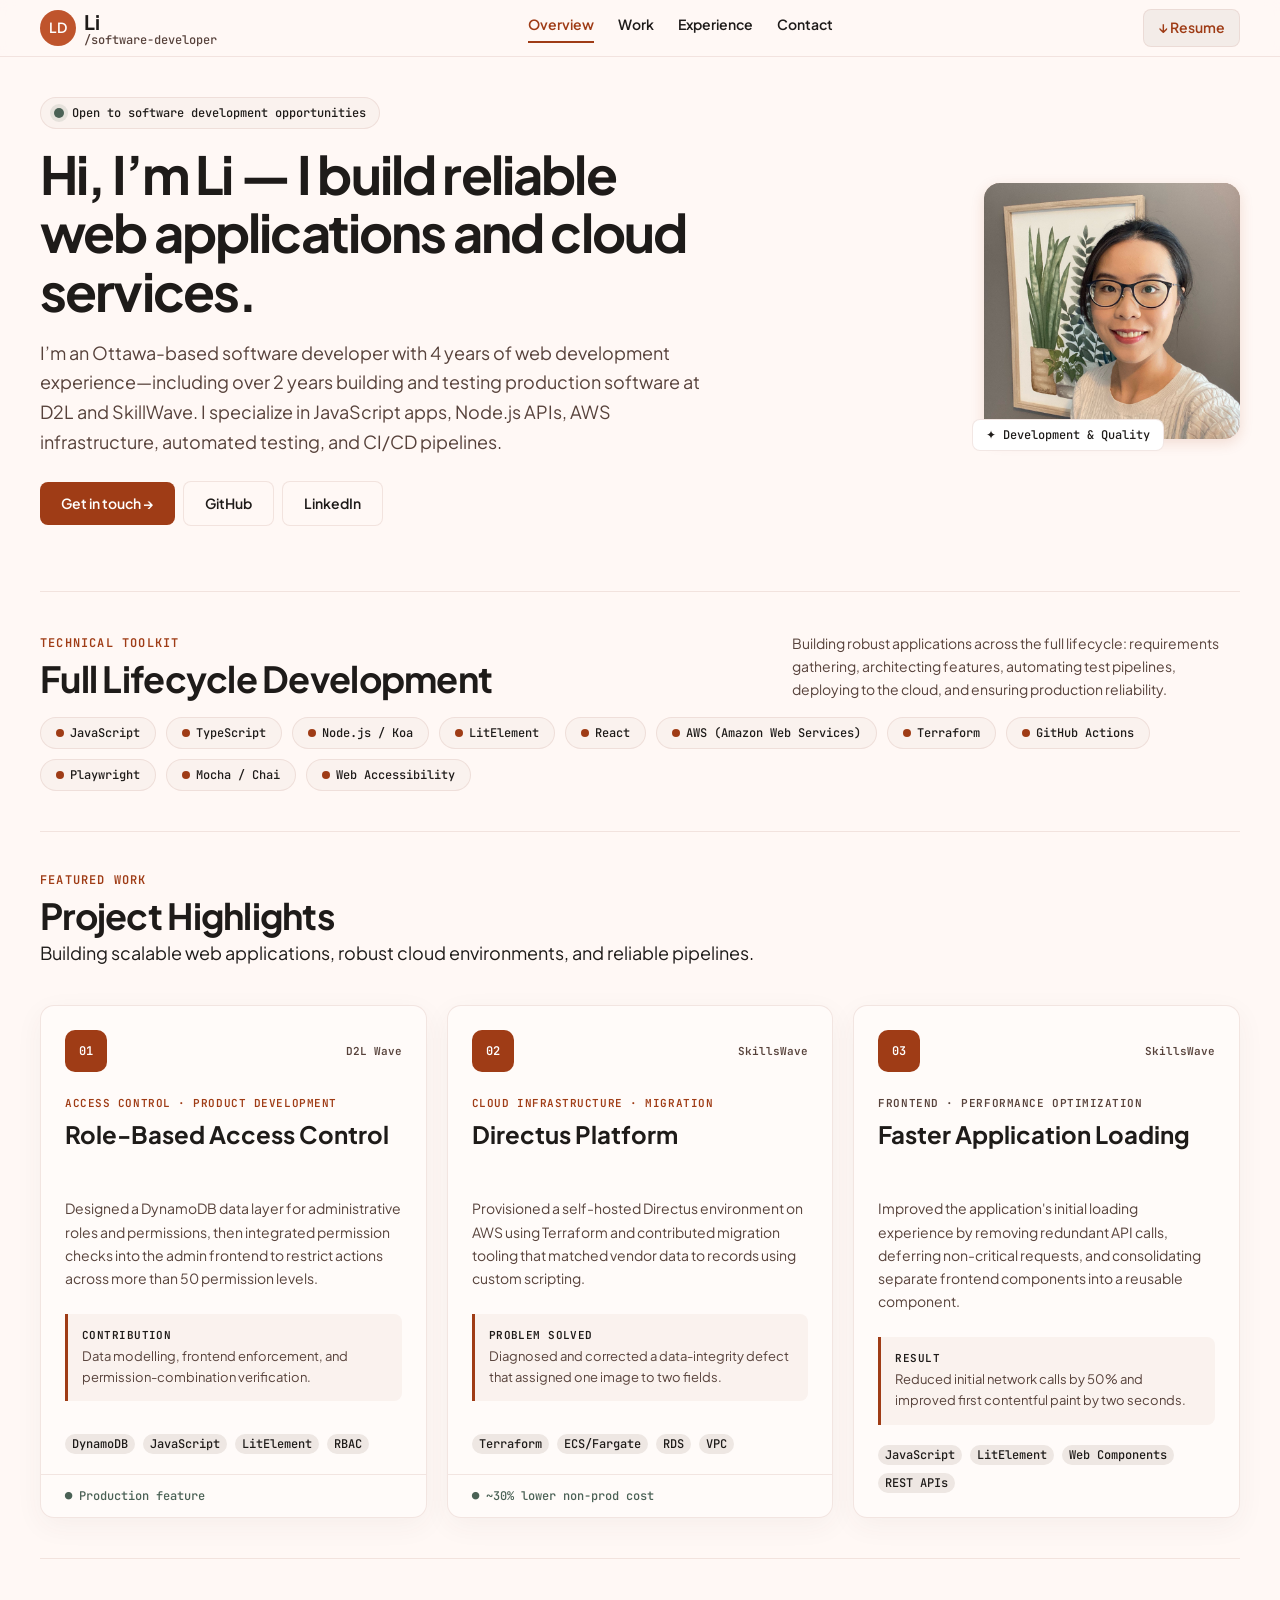
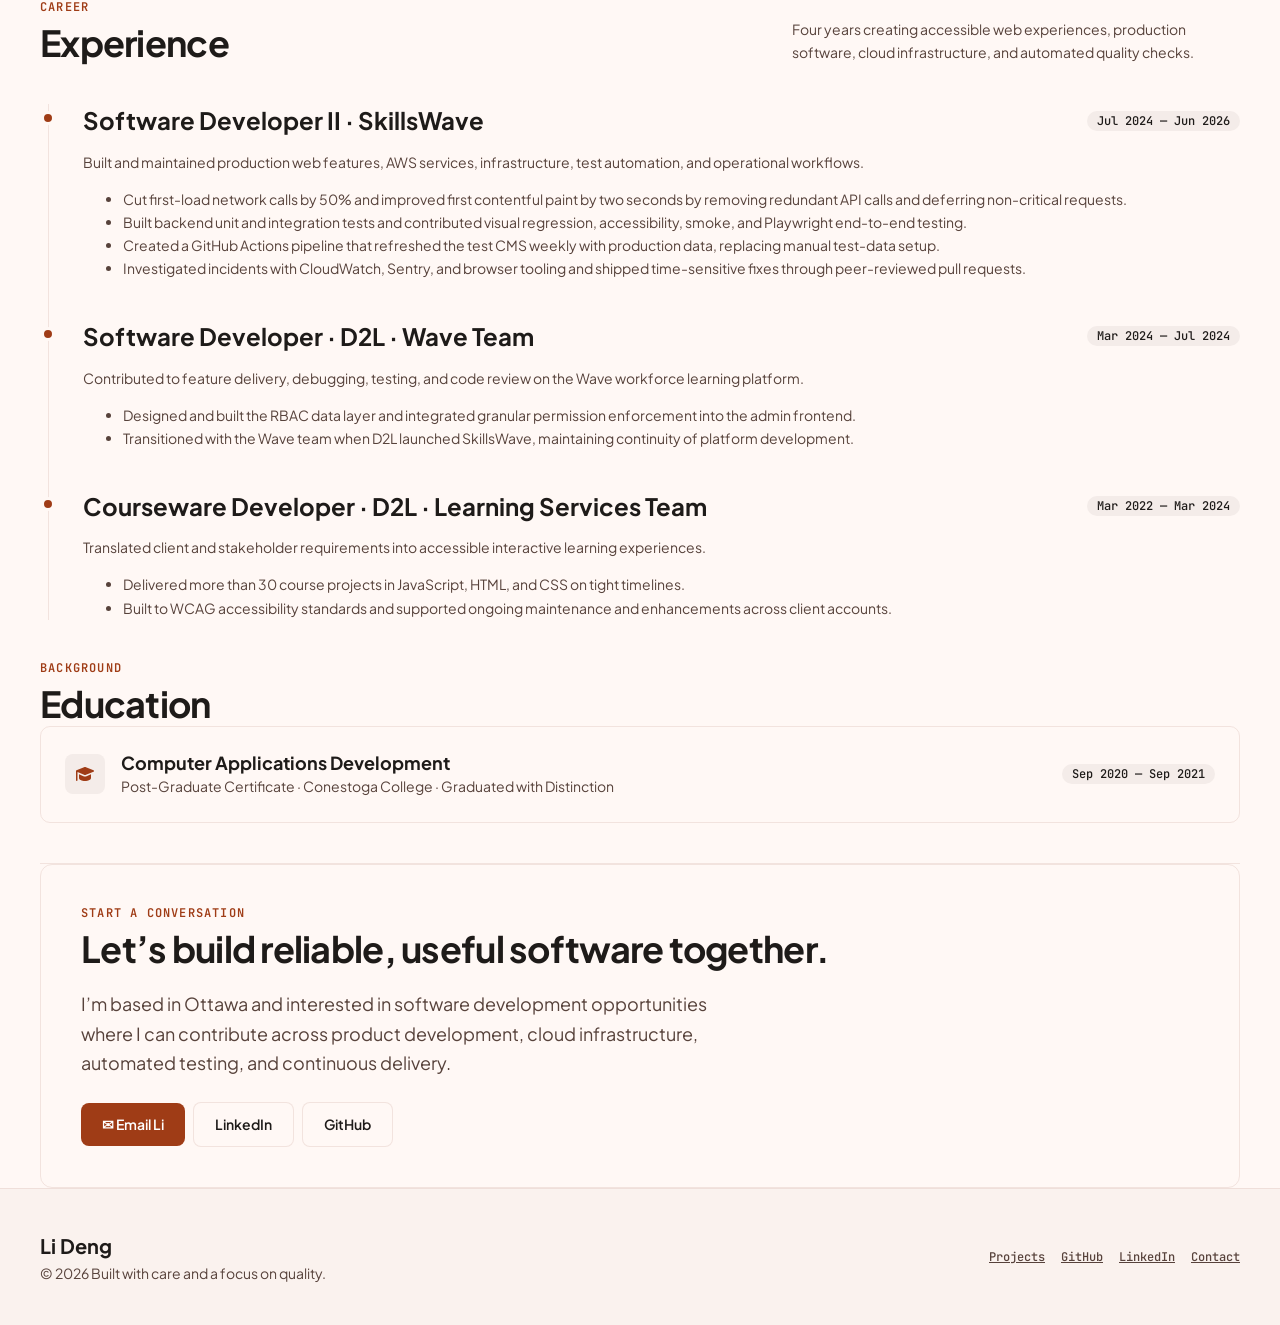
==== commit 094886a3: "update wording" ====
--- a/index.html
+++ b/index.html
@@ -163,7 +163,7 @@
         </article>
         <article><span class="node"></span>
           <div class="role-head">
-            <h3>Software Developer · D2L Wave</h3><time>Mar 2024 — Jul 2024</time>
+            <h3>Software Developer · D2L · Wave Team</h3><time>Mar 2024 — Jul 2024</time>
           </div>
           <p>Contributed to feature delivery, debugging, testing, and code review on the Wave workforce learning
             platform.</p>
@@ -176,7 +176,7 @@
         </article>
         <article><span class="node"></span>
           <div class="role-head">
-            <h3>Courseware Developer · D2L Learning Services</h3><time>Mar 2022 — Mar 2024</time>
+            <h3>Courseware Developer · D2L ·  Learning Services Team</h3><time>Mar 2022 — Mar 2024</time>
           </div>
           <p>Translated client and stakeholder requirements into accessible interactive learning experiences.</p>
           <ul>
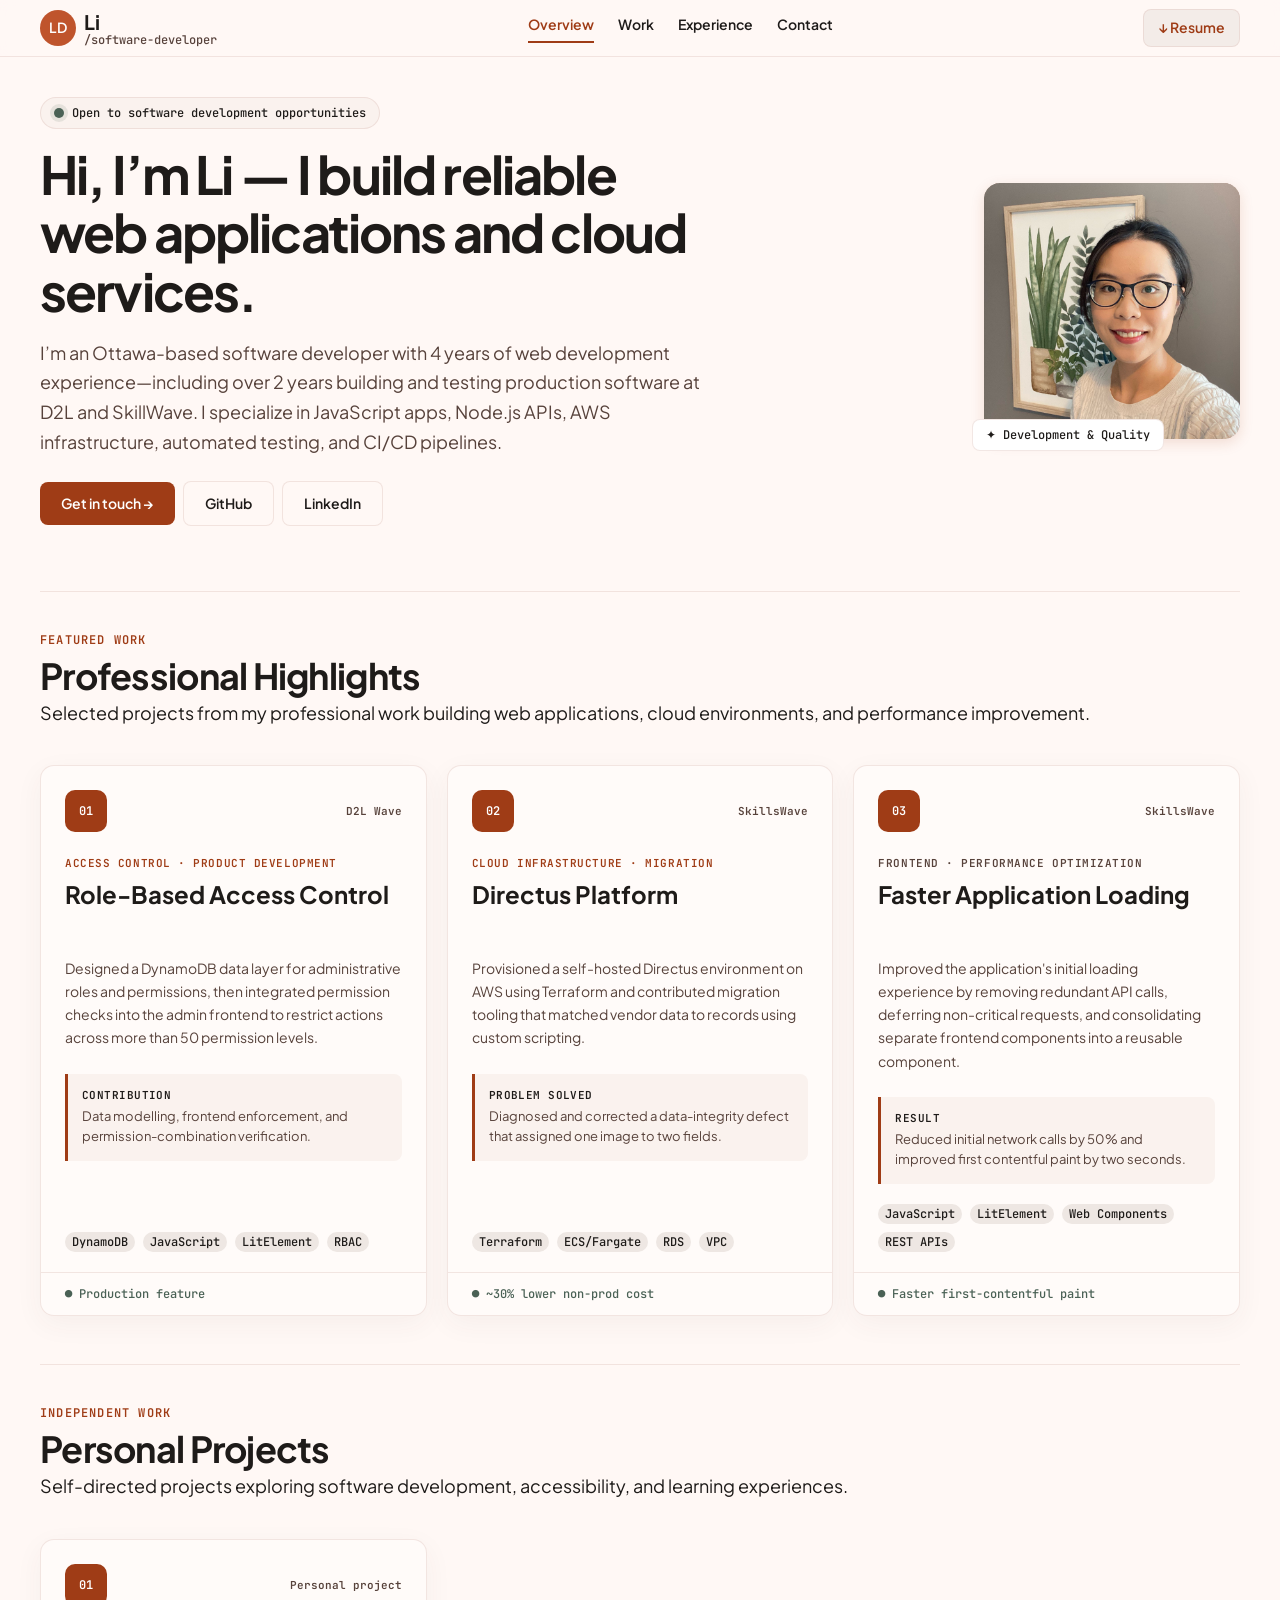
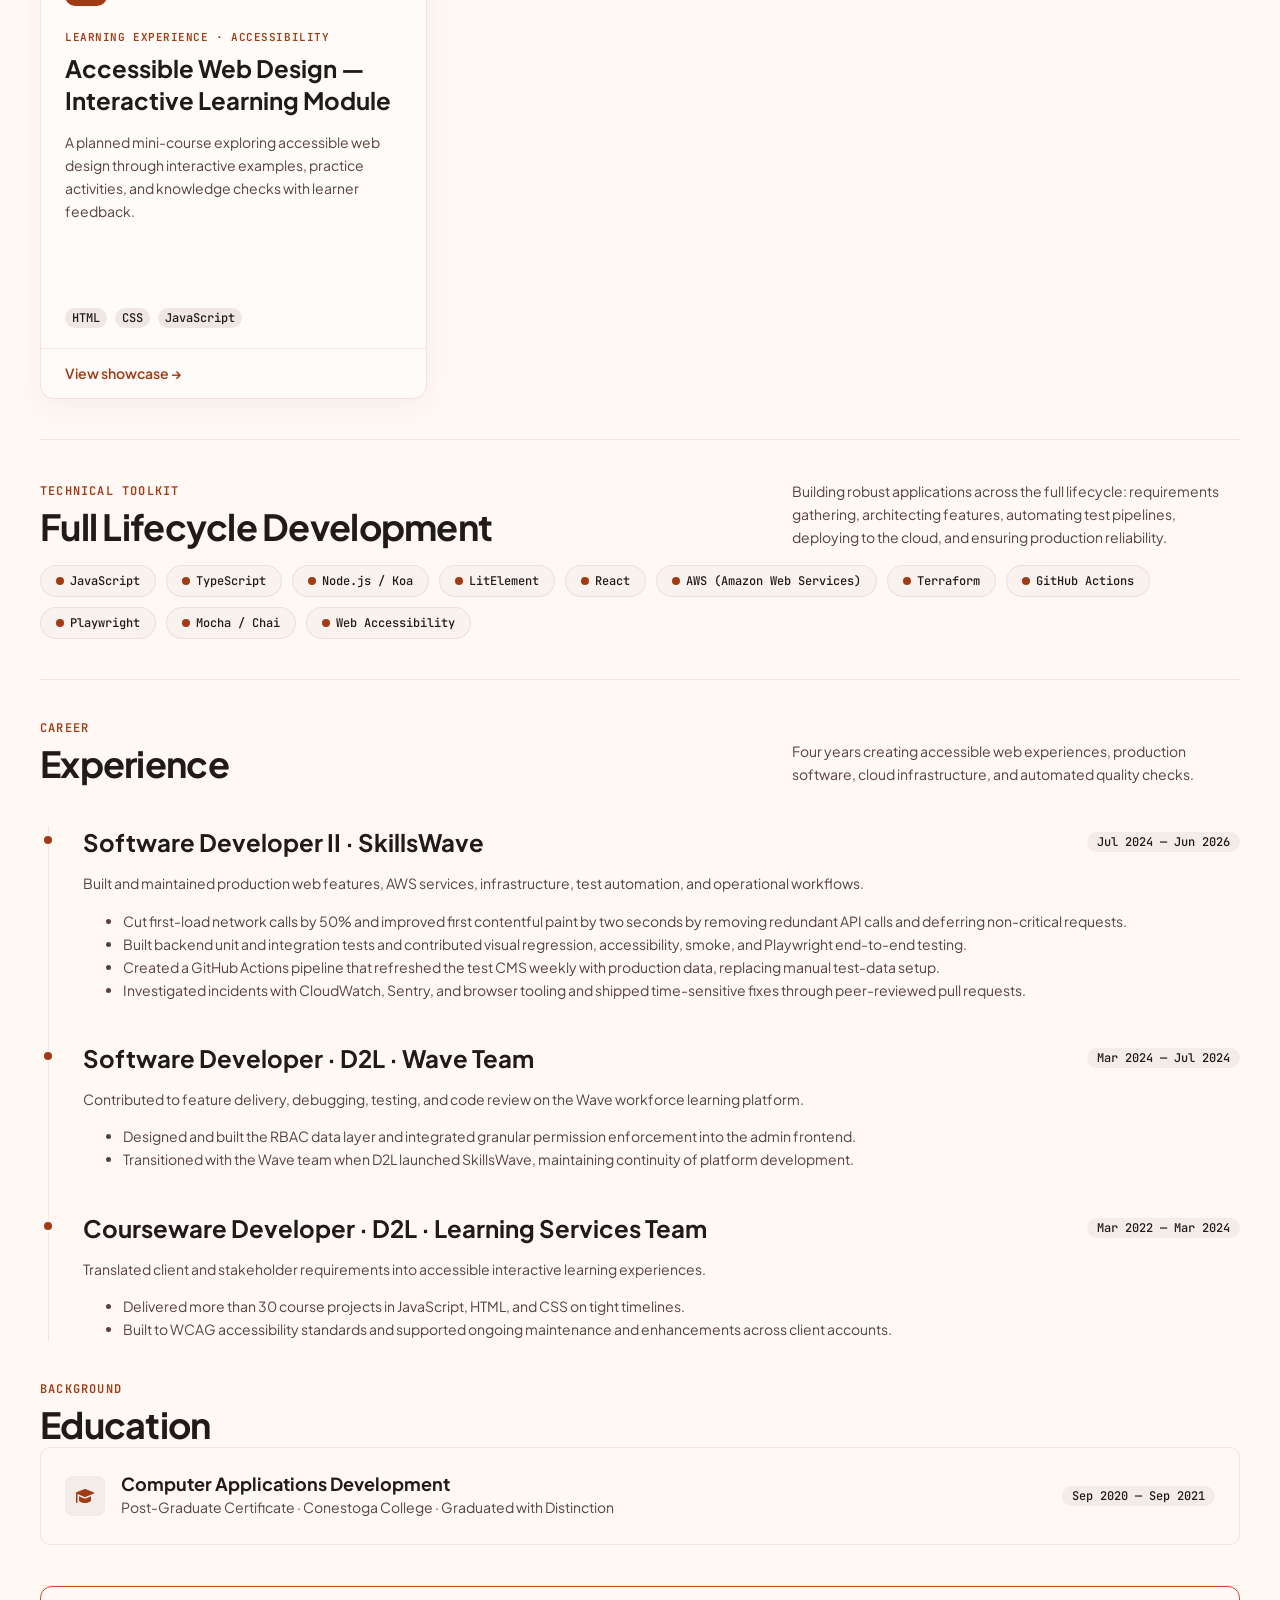
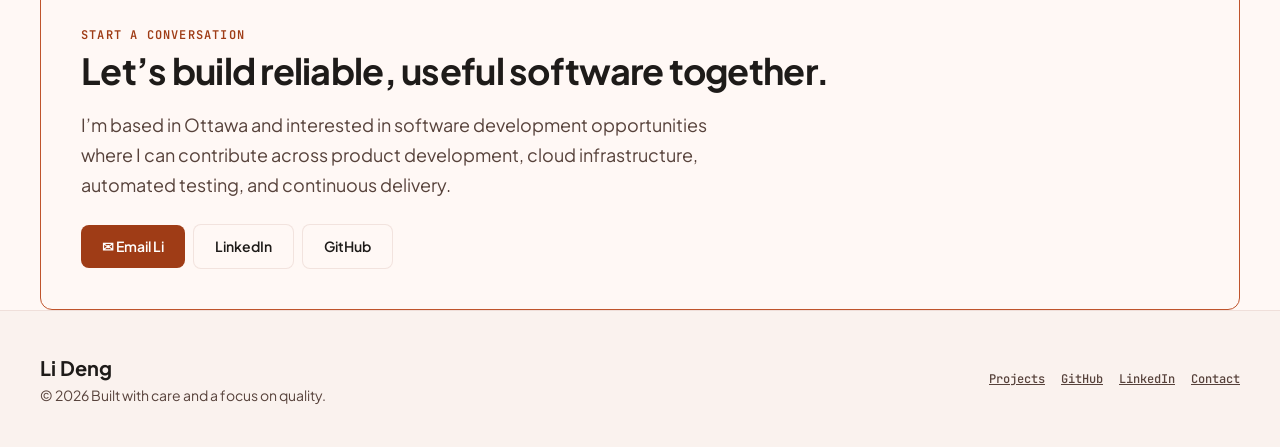
==== commit d3381ffc: "adjust content position" ====
--- a/index.html
+++ b/index.html
@@ -48,6 +48,93 @@
         <span class="craft">✦ Development &amp; Quality</span>
       </div>
     </section>
+    <section class="works section" id="works">
+      <section class="work-group" aria-labelledby="professional-highlights">
+      <p class="eyebrow">Featured work</p>
+      <h2 id="professional-highlights">Professional Highlights</h2>
+      <p class="subhead">Selected projects from my professional work building web applications, cloud environments, and performance improvement.</p>
+      <div class="project-grid">
+        <article class="project-card">
+          <div class="project-card-top"><span class="project-icon" aria-hidden="true">01</span><span class="company">D2L
+              Wave</span></div>
+          <p class="project-kicker">Access control · Product development</p>
+          <h3>Role-Based Access Control</h3>
+          <p>Designed a DynamoDB data layer for administrative roles and permissions, then integrated permission checks
+            into the admin frontend to restrict actions across more than 50 permission levels.</p>
+          <div class="project-impact"><b>Contribution</b><span>Data modelling, frontend enforcement, and
+              permission-combination verification.</span></div>
+          <div class="tags"><span>DynamoDB</span><span>JavaScript</span><span>LitElement</span><span>RBAC</span></div>
+          <footer><span class="status">● Production feature</span></footer>
+        </article>
+        <article class="project-card">
+          <div class="project-card-top"><span class="project-icon" aria-hidden="true">02</span><span
+              class="company">SkillsWave</span></div>
+          <p class="project-kicker">Cloud infrastructure · Migration</p>
+          <h3>Directus Platform</h3>
+          <p>Provisioned a self-hosted Directus environment on AWS using Terraform and contributed migration tooling
+            that matched vendor
+            data to records using custom scripting.</p>
+          <div class="project-impact"><b>Problem solved</b><span>Diagnosed and corrected a data-integrity defect that
+              assigned one image to two fields.</span></div>
+          <div class="tags"><span>Terraform</span><span>ECS/Fargate</span><span>RDS</span><span>VPC</span></div>
+          <footer><span class="status">● ~30% lower non-prod cost</span></footer>
+        </article>
+        <article class="project-card">
+          <div class="project-card-top">
+            <span class="project-number" aria-hidden="true">03</span>
+            <span class="project-company">SkillsWave</span>
+          </div>
+
+          <p class="project-category">
+            Frontend · Performance optimization
+          </p>
+
+          <h3>Faster Application Loading</h3>
+
+          <p class="project-description">
+            Improved the application's initial loading experience by removing
+            redundant API calls, deferring non-critical requests, and consolidating
+            separate frontend components into a reusable component.
+          </p>
+
+          <div class="project-impact">
+            <strong>Result</strong>
+            <span>
+              Reduced initial network calls by 50% and improved first contentful
+              paint by two seconds.
+            </span>
+          </div>
+
+          <div class="project-tags" aria-label="Technologies used">
+            <span>JavaScript</span>
+            <span>LitElement</span>
+            <span>Web Components</span>
+            <span>REST APIs</span>
+          </div>
+          <footer><span class="status">● Faster first-contentful paint</span></footer>
+        </article>
+      </div>
+      </section>
+      <section class="work-group" aria-labelledby="personal-projects">
+        <p class="eyebrow">Independent work</p>
+        <h2 id="personal-projects">Personal Projects</h2>
+        <p class="subhead">Self-directed projects exploring software development, accessibility, and learning experiences.</p>
+        <div class="project-grid">
+          <article class="project-card">
+            <div class="project-card-top">
+              <span class="project-icon" aria-hidden="true">01</span>
+              <span class="company">Personal project</span>
+            </div>
+            <p class="project-kicker">Learning experience · Accessibility</p>
+            <h3>Accessible Web Design — Interactive Learning Module</h3>
+            <p>A planned mini-course exploring accessible web design through interactive examples, practice activities,
+              and knowledge checks with learner feedback.</p>
+            <div class="tags" aria-label="Planned technologies"><span>HTML</span><span>CSS</span><span>JavaScript</span></div>
+            <footer><a class="text-link" href="projects/accessible-learning/index.html">View showcase →</a></footer>
+          </article>
+        </div>
+      </section>
+    </section>
     <section class="stack section">
       <div class="section-head">
         <div>
@@ -70,70 +157,6 @@
         <li>Web Accessibility</li>
       </ul>
     </section>
-    <section class="works section" id="works">
-      <p class="eyebrow">Featured work</p>
-      <h2>Project Highlights</h2>
-      <p class="subhead">Building scalable web applications, robust cloud environments, and reliable pipelines.</p>
-      <div class="project-grid">
-        <article class="project-card">
-          <div class="project-card-top"><span class="project-icon" aria-hidden="true">01</span><span class="company">D2L
-              Wave</span></div>
-          <p class="project-kicker">Access control · Product development</p>
-          <h3>Role-Based Access Control</h3>
-          <p>Designed a DynamoDB data layer for administrative roles and permissions, then integrated permission checks
-            into the admin frontend to restrict actions across more than 50 permission levels.</p>
-          <div class="project-impact"><b>Contribution</b><span>Data modelling, frontend enforcement, and
-              permission-combination verification.</span></div>
-          <div class="tags"><span>DynamoDB</span><span>JavaScript</span><span>LitElement</span><span>RBAC</span></div>
-          <footer><span class="status">● Production feature</span></footer>
-        </article>
-        <article class="project-card">
-          <div class="project-card-top"><span class="project-icon" aria-hidden="true">02</span><span
-              class="company">SkillsWave</span></div>
-          <p class="project-kicker">Cloud infrastructure · Migration</p>
-          <h3>Directus Platform</h3>
-          <p>Provisioned a self-hosted Directus environment on AWS using Terraform and contributed migration tooling
-            that matched vendor
-            data to records using custom scripting.</p>
-          <div class="project-impact"><b>Problem solved</b><span>Diagnosed and corrected a data-integrity defect that
-              assigned one image to two fields.</span></div>
-          <div class="tags"><span>Terraform</span><span>ECS/Fargate</span><span>RDS</span><span>VPC</span></div>
-          <footer><span class="status">● ~30% lower non-prod cost</span></footer>
-        </article>
-        <article class="project-card">
-          <div class="project-card-top">
-            <span class="project-number" aria-hidden="true">03</span>
-            <span class="project-company">SkillsWave</span>
-          </div>
-
-          <p class="project-category">
-            Frontend · Performance optimization
-          </p>
-
-          <h3>Faster Application Loading</h3>
-
-          <p class="project-description">
-            Improved the application's initial loading experience by removing
-            redundant API calls, deferring non-critical requests, and consolidating
-            separate frontend components into a reusable component.
-          </p>
-
-          <div class="project-impact">
-            <strong>Result</strong>
-            <span>
-              Reduced initial network calls by 50% and improved first contentful
-              paint by two seconds.
-            </span>
-          </div>
-
-          <div class="project-tags" aria-label="Technologies used">
-            <span>JavaScript</span>
-            <span>LitElement</span>
-            <span>Web Components</span>
-            <span>REST APIs</span>
-          </div>
-      </div>
-    </section>
     <section class="experience section" id="experience">
       <div class="section-head">
         <div>
@@ -223,4 +246,4 @@
   <script src="script.js"></script>
 </body>
 
-</html>+</html>
--- a/styles.css
+++ b/styles.css
@@ -688,7 +688,7 @@
   /* display: grid;
   grid-template-columns: 2fr 1fr;
   gap: 40px; */
-  border: 1px solid var(--line);
+  border: 1px solid var(--rust2);
   border-radius: 12px;
 }
 .colophon {
--- a/project-cards.css
+++ b/project-cards.css
@@ -1,4 +1,10 @@
 /* Text-first project highlights: no work-product images required. */
+.work-group + .work-group {
+  margin-top: 48px;
+  padding-top: 40px;
+  border-top: 1px solid var(--line);
+}
+
 .project-grid {
   grid-template-columns: repeat(3, minmax(0, 1fr));
   gap: 20px;
